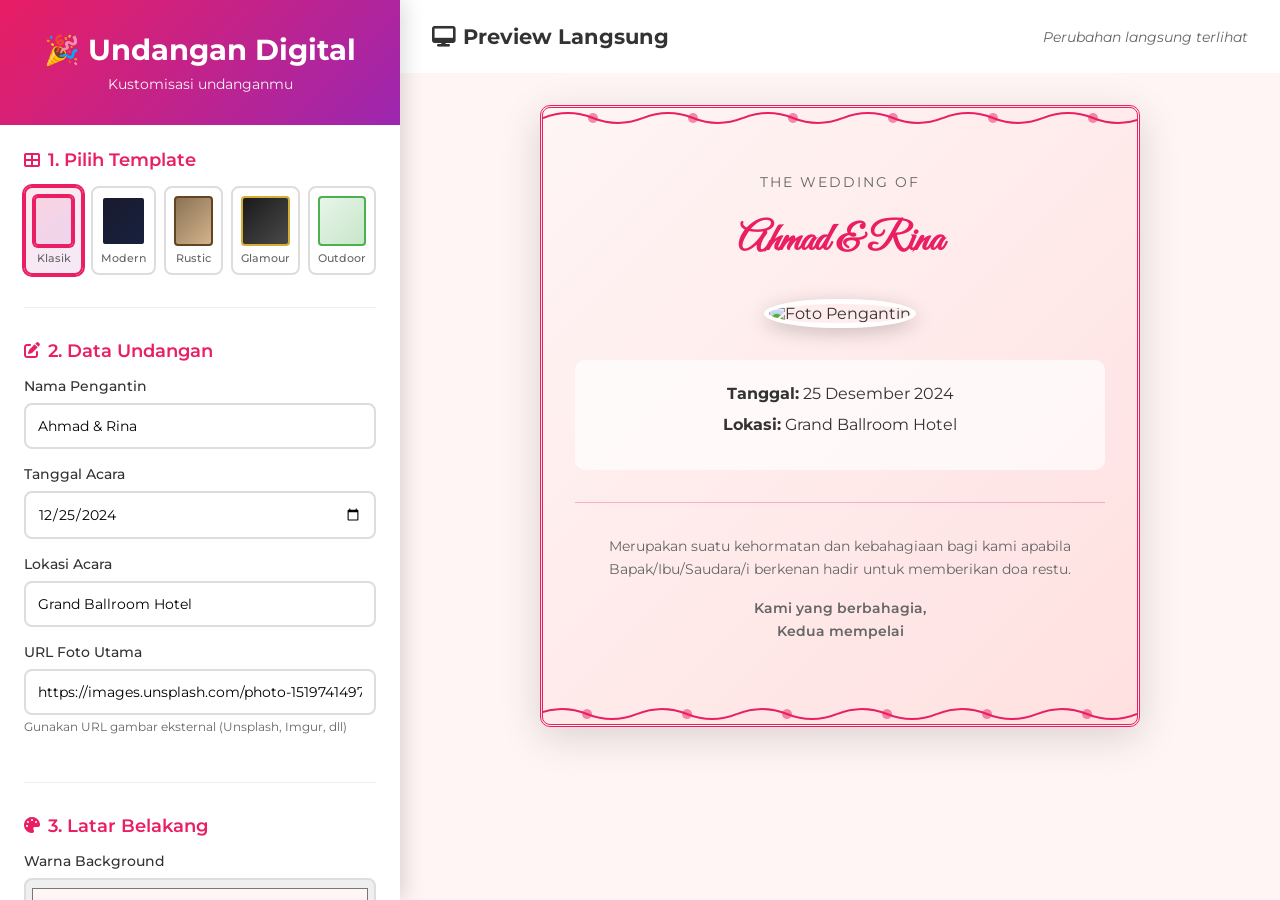
==== index.html @ ce32cb72 "Refactor: rebuild aplikasi undangan digital sesuai spesifikasi" ====
<!DOCTYPE html>
<html lang="id">
<head>
    <meta charset="UTF-8">
    <meta name="viewport" content="width=device-width, initial-scale=1.0">
    <title>Undangan Digital - Buat Undangan Pernikahan Online</title>
    <meta name="description" content="Buat undangan pernikahan digital online gratis dengan mudah">
    
    <!-- Google Fonts -->
    <link href="https://fonts.googleapis.com/css2?family=Great+Vibes&family=Playfair+Display:wght@400;700&family=Montserrat:wght@400;700&family=Cinzel:wght@400;700&family=Dancing+Script:wght@400;700&display=swap" rel="stylesheet">
    <!-- Font Awesome -->
    <link rel="stylesheet" href="https://cdnjs.cloudflare.com/ajax/libs/font-awesome/6.4.0/css/all.min.css">
    <!-- Custom CSS -->
    <link rel="stylesheet" href="style.css">
</head>
<body>
    <div class="app-container">
        <!-- Sidebar Kustomisasi -->
        <aside class="customization-sidebar">
            <div class="sidebar-header">
                <h1>🎉 Undangan Digital</h1>
                <p>Kustomisasi undanganmu</p>
            </div>
            
            <div class="sidebar-content">
                <!-- 1. Pilih Template -->
                <section class="custom-section">
                    <h3 class="section-title"><i class="fas fa-th-large"></i> 1. Pilih Template</h3>
                    <div class="template-selector">
                        <label class="template-option" data-template="1">
                            <input type="radio" name="template" value="1" checked>
                            <div class="template-thumb classic-thumb"></div>
                            <span>Klasik</span>
                        </label>
                        <label class="template-option" data-template="2">
                            <input type="radio" name="template" value="2">
                            <div class="template-thumb modern-thumb"></div>
                            <span>Modern</span>
                        </label>
                        <label class="template-option" data-template="3">
                            <input type="radio" name="template" value="3">
                            <div class="template-thumb rustic-thumb"></div>
                            <span>Rustic</span>
                        </label>
                        <label class="template-option" data-template="4">
                            <input type="radio" name="template" value="4">
                            <div class="template-thumb glamour-thumb"></div>
                            <span>Glamour</span>
                        </label>
                        <label class="template-option" data-template="5">
                            <input type="radio" name="template" value="5">
                            <div class="template-thumb outdoor-thumb"></div>
                            <span>Outdoor</span>
                        </label>
                    </div>
                </section>

                <!-- 2. Data Undangan -->
                <section class="custom-section">
                    <h3 class="section-title"><i class="fas fa-edit"></i> 2. Data Undangan</h3>
                    
                    <div class="form-group">
                        <label for="nama-pengantin">Nama Pengantin</label>
                        <input type="text" id="nama-pengantin" class="form-control" 
                               placeholder="Contoh: Ahmad & Rina" value="Ahmad & Rina">
                    </div>
                    
                    <div class="form-group">
                        <label for="tanggal">Tanggal Acara</label>
                        <input type="date" id="tanggal" class="form-control" value="2024-12-25">
                    </div>
                    
                    <div class="form-group">
                        <label for="lokasi">Lokasi Acara</label>
                        <input type="text" id="lokasi" class="form-control" 
                               placeholder="Nama gedung atau alamat" value="Grand Ballroom Hotel">
                    </div>
                    
                    <div class="form-group">
                        <label for="foto">URL Foto Utama</label>
                        <input type="url" id="foto" class="form-control" 
                               placeholder="https://example.com/foto.jpg"
                               value="https://images.unsplash.com/photo-1519741497674-611481863552?w=800">
                        <small class="form-hint">Gunakan URL gambar eksternal (Unsplash, Imgur, dll)</small>
                    </div>
                </section>

                <!-- 3. Background -->
                <section class="custom-section">
                    <h3 class="section-title"><i class="fas fa-palette"></i> 3. Latar Belakang</h3>
                    
                    <div class="form-group">
                        <label for="bg-color">Warna Background</label>
                        <input type="color" id="bg-color" class="form-control color-picker" value="#fff5f5">
                    </div>
                    
                    <div class="form-group">
                        <label for="bg-image">Atau URL Gambar Background</label>
                        <input type="url" id="bg-image" class="form-control" 
                               placeholder="https://example.com/bg.jpg">
                    </div>
                </section>

                <!-- 4. Musik Latar -->
                <section class="custom-section">
                    <h3 class="section-title"><i class="fas fa-music"></i> 4. Musik Latar</h3>
                    
                    <div class="form-group">
                        <label for="musik">Pilih Lagu</label>
                        <select id="musik" class="form-control">
                            <option value="">-- Pilih Lagu --</option>
                            <option value="templates/music/romantic-piano.mp3">Romantic Piano</option>
                            <option value="templates/music/acoustic-guitar.mp3">Acoustic Guitar</option>
                            <option value="templates/music/classical-violin.mp3">Classical Violin</option>
                            <option value="templates/music/smooth-jazz.mp3">Smooth Jazz</option>
                            <option value="templates/music/soft-ambient.mp3">Soft Ambient</option>
                        </select>
                    </div>
                    
                    <div class="music-controls">
                        <button id="btn-play" class="btn btn-primary">
                            <i class="fas fa-play"></i> Play
                        </button>
                        <button id="btn-pause" class="btn btn-secondary">
                            <i class="fas fa-pause"></i> Pause
                        </button>
                    </div>
                </section>

                <!-- Action Buttons -->
                <section class="custom-section action-section">
                    <button id="btn-copy-link" class="btn btn-success btn-block">
                        <i class="fas fa-link"></i> Salin Link Undangan
                    </button>
                    <button id="btn-preview" class="btn btn-info btn-block">
                        <i class="fas fa-expand"></i> Preview Full Screen
                    </button>
                </section>
            </div>
        </aside>

        <!-- Area Preview -->
        <main class="preview-area">
            <div class="preview-header">
                <h2><i class="fas fa-desktop"></i> Preview Langsung</h2>
                <span class="preview-note">Perubahan langsung terlihat</span>
            </div>
            
            <div class="preview-wrapper" id="preview-wrapper">
                <!-- Template 1: Klasik -->
                <div class="template template-1 active">
                    <div class="template-container classic">
                        <div class="floral-border top"></div>
                        <div class="invitation-content">
                            <p class="pre-title">The Wedding of</p>
                            <h1 class="nama-pengantin">Ahmad & Rina</h1>
                            <div class="photo-section">
                                <img class="foto-utama" src="https://images.unsplash.com/photo-1519741497674-611481863552?w=800" alt="Foto Pengantin">
                            </div>
                            <div class="details-section">
                                <p><strong>Tanggal:</strong> <span class="tanggal">25 Desember 2024</span></p>
                                <p><strong>Lokasi:</strong> <span class="lokasi">Grand Ballroom Hotel</span></p>
                            </div>
                            <div class="footer-section">
                                <p>Merupakan suatu kehormatan dan kebahagiaan bagi kami apabila Bapak/Ibu/Saudara/i berkenan hadir untuk memberikan doa restu.</p>
                                <p class="signature">Kami yang berbahagia,<br>Kedua mempelai</p>
                            </div>
                        </div>
                        <div class="floral-border bottom"></div>
                    </div>
                </div>

                <!-- Template 2: Modern -->
                <div class="template template-2">
                    <div class="template-container modern">
                        <div class="modern-header">
                            <div class="geometric-shape"></div>
                            <h2 class="modern-title">WE'RE GETTING MARRIED</h2>
                        </div>
                        <div class="modern-photo-frame">
                            <img class="foto-utama" src="https://images.unsplash.com/photo-1519741497674-611481863552?w=800" alt="Foto Pengantin">
                        </div>
                        <div class="modern-content">
                            <h1 class="nama-pengantin">Ahmad & Rina</h1>
                            <div class="modern-details">
                                <div class="detail-item">
                                    <i class="far fa-calendar"></i>
                                    <span class="tanggal">25 Desember 2024</span>
                                </div>
                                <div class="detail-item">
                                    <i class="fas fa-map-marker-alt"></i>
                                    <span class="lokasi">Grand Ballroom Hotel</span>
                                </div>
                            </div>
                            <p class="modern-quote">"Dan di antara tanda-tanda kekuasaan-Nya ialah Dia menciptakan untukmu isteri-isteri dari jenismu sendiri."</p>
                            <p class="modern-quran">QS. Ar-Rum: 21</p>
                        </div>
                    </div>
                </div>

                <!-- Template 3: Rustic -->
                <div class="template template-3">
                    <div class="template-container rustic">
                        <div class="rustic-frame">
                            <div class="wood-corner top-left"></div>
                            <div class="wood-corner top-right"></div>
                            <div class="wood-corner bottom-left"></div>
                            <div class="wood-corner bottom-right"></div>
                        </div>
                        <div class="rustic-content">
                            <div class="leaf-decoration top"></div>
                            <p class="rustic-pretitle">Together with their families</p>
                            <h1 class="nama-pengantin">Ahmad & Rina</h1>
                            <p class="rustic-invite">invite you to celebrate their wedding</p>
                            <div class="rustic-photo">
                                <img class="foto-utama" src="https://images.unsplash.com/photo-1519741497674-611481863552?w=800" alt="Foto Pengantin">
                            </div>
                            <div class="rustic-details">
                                <div class="rustic-detail-box">
                                    <i class="far fa-calendar"></i>
                                    <span class="tanggal">25 Desember 2024</span>
                                </div>
                                <div class="rustic-detail-box">
                                    <i class="fas fa-map-marker-alt"></i>
                                    <span class="lokasi">Grand Ballroom Hotel</span>
                                </div>
                            </div>
                            <div class="leaf-decoration bottom"></div>
                        </div>
                    </div>
                </div>

                <!-- Template 4: Glamour -->
                <div class="template template-4">
                    <div class="template-container glamour">
                        <div class="glamour-border"></div>
                        <div class="glitter-overlay"></div>
                        <div class="glamour-content">
                            <div class="glamour-header">
                                <div class="ornament top"></div>
                                <p class="glamour-pretitle">You Are Cordially Invited To The Wedding Of</p>
                            </div>
                            <h1 class="nama-pengantin">Ahmad & Rina</h1>
                            <div class="glamour-photo-frame">
                                <img class="foto-utama" src="https://images.unsplash.com/photo-1519741497674-611481863552?w=800" alt="Foto Pengantin">
                            </div>
                            <div class="glamour-details">
                                <div class="glamour-detail-item">
                                    <span class="detail-label">Date</span>
                                    <span class="tanggal">25 Desember 2024</span>
                                </div>
                                <div class="glamour-detail-item">
                                    <span class="detail-label">Venue</span>
                                    <span class="lokasi">Grand Ballroom Hotel</span>
                                </div>
                            </div>
                            <div class="glamour-footer">
                                <div class="ornament bottom"></div>
                                <p class="glamour-text">Your presence is the greatest gift of all</p>
                            </div>
                        </div>
                    </div>
                </div>

                <!-- Template 5: Outdoor -->
                <div class="template template-5">
                    <div class="template-container outdoor">
                        <div class="nature-frame">
                            <div class="tree-branch left"></div>
                            <div class="tree-branch right"></div>
                        </div>
                        <div class="outdoor-content">
                            <div class="outdoor-header">
                                <div class="sun-icon"><i class="fas fa-sun"></i></div>
                                <p class="outdoor-pretitle">Celebrating Love & Nature</p>
                            </div>
                            <h1 class="nama-pengantin">Ahmad & Rina</h1>
                            <div class="outdoor-photo">
                                <img class="foto-utama" src="https://images.unsplash.com/photo-1519741497674-611481863552?w=800" alt="Foto Pengantin">
                            </div>
                            <div class="outdoor-details">
                                <div class="outdoor-detail">
                                    <i class="far fa-calendar"></i>
                                    <span class="tanggal">25 Desember 2024</span>
                                </div>
                                <div class="outdoor-detail">
                                    <i class="fas fa-map-marker-alt"></i>
                                    <span class="lokasi">Grand Ballroom Hotel</span>
                                </div>
                            </div>
                            <p class="outdoor-quote">"Love is like the wind, you can't see it but you can feel it."</p>
                            <div class="flower-decoration"></div>
                        </div>
                    </div>
                </div>
            </div>
        </main>
    </div>

    <!-- Full Preview Modal -->
    <div id="full-preview-modal" class="modal">
        <div class="modal-content">
            <span class="modal-close">&times;</span>
            <div class="modal-body" id="modal-preview-body"></div>
        </div>
    </div>

    <!-- Toast Notification -->
    <div id="toast" class="toast">
        <i class="fas fa-check-circle"></i> Link berhasil disalin!
    </div>

    <!-- Audio Element -->
    <audio id="bg-music" loop>
        <source src="" type="audio/mpeg">
    </audio>

    <!-- Script -->
    <script src="script.js"></script>
</body>
</html>
---- style.css ----
/* ========================================
   Undangan Digital - Main Styles
   Aplikasi Undangan Pernikahan Online
   ======================================== */

/* Reset & Base */
* {
    margin: 0;
    padding: 0;
    box-sizing: border-box;
}

:root {
    --primary-color: #e91e63;
    --secondary-color: #9c27b0;
    --accent-color: #ff4081;
    --gold-color: #d4af37;
    --text-dark: #333;
    --text-light: #666;
    --bg-light: #f8f9fa;
    --success-color: #4caf50;
    --info-color: #2196f3;
}

body {
    font-family: 'Montserrat', -apple-system, BlinkMacSystemFont, 'Segoe UI', Roboto, sans-serif;
    background: linear-gradient(135deg, #667eea 0%, #764ba2 100%);
    min-height: 100vh;
    color: var(--text-dark);
}

/* App Container - Layout Utama */
.app-container {
    display: flex;
    min-height: 100vh;
}

/* ========================================
   Sidebar Kustomisasi
   ======================================== */
.customization-sidebar {
    width: 400px;
    background: white;
    box-shadow: 4px 0 20px rgba(0, 0, 0, 0.15);
    display: flex;
    flex-direction: column;
    position: sticky;
    top: 0;
    max-height: 100vh;
    overflow-y: auto;
    z-index: 100;
}

.sidebar-header {
    background: linear-gradient(135deg, var(--primary-color), var(--secondary-color));
    color: white;
    padding: 2rem;
    text-align: center;
}

.sidebar-header h1 {
    font-size: 1.8rem;
    margin-bottom: 0.5rem;
}

.sidebar-header p {
    font-size: 0.9rem;
    opacity: 0.95;
}

.sidebar-content {
    padding: 1.5rem;
    flex: 1;
}

/* Custom Section */
.custom-section {
    margin-bottom: 2rem;
    padding-bottom: 2rem;
    border-bottom: 1px solid #eee;
}

.custom-section:last-child {
    border-bottom: none;
}

.section-title {
    font-size: 1.1rem;
    font-weight: 600;
    color: var(--primary-color);
    margin-bottom: 1rem;
    display: flex;
    align-items: center;
    gap: 0.5rem;
}

.section-title i {
    font-size: 1rem;
}

/* Template Selector */
.template-selector {
    display: grid;
    grid-template-columns: repeat(5, 1fr);
    gap: 0.5rem;
}

.template-option {
    cursor: pointer;
    border: 2px solid #ddd;
    border-radius: 8px;
    padding: 0.5rem;
    text-align: center;
    transition: all 0.3s ease;
    position: relative;
}

.template-option input[type="radio"] {
    position: absolute;
    opacity: 0;
    width: 100%;
    height: 100%;
    top: 0;
    left: 0;
    cursor: pointer;
}

.template-option:hover {
    border-color: var(--primary-color);
    transform: translateY(-2px);
    box-shadow: 0 4px 10px rgba(233, 30, 99, 0.2);
}

.template-option input[type="radio"]:checked + .template-thumb,
.template-option.active {
    border-color: var(--primary-color);
    background: linear-gradient(135deg, rgba(233, 30, 99, 0.1), rgba(156, 39, 176, 0.1));
    box-shadow: 0 0 0 2px var(--primary-color);
}

.template-thumb {
    width: 100%;
    height: 50px;
    border-radius: 4px;
    margin-bottom: 0.3rem;
    border: 2px solid transparent;
}

.classic-thumb {
    background: linear-gradient(135deg, #fff5f5, #ffe0e0);
    border-color: #e91e63;
}

.modern-thumb {
    background: linear-gradient(135deg, #1a1a2e, #16213e);
    border-color: #fff;
}

.rustic-thumb {
    background: linear-gradient(135deg, #8b7355, #d2b48c);
    border-color: #654321;
}

.glamour-thumb {
    background: linear-gradient(135deg, #1a1a1a, #4a4a4a);
    border-color: var(--gold-color);
}

.outdoor-thumb {
    background: linear-gradient(135deg, #e8f5e9, #c8e6c9);
    border-color: #4caf50;
}

.template-option span {
    font-size: 0.7rem;
    color: var(--text-light);
    display: block;
    font-weight: 500;
}

/* Form Controls */
.form-group {
    margin-bottom: 1rem;
}

.form-group label {
    display: block;
    font-weight: 500;
    color: var(--text-dark);
    margin-bottom: 0.5rem;
    font-size: 0.9rem;
}

.form-control {
    width: 100%;
    padding: 0.75rem;
    border: 2px solid #ddd;
    border-radius: 8px;
    font-size: 0.9rem;
    transition: all 0.3s ease;
    font-family: inherit;
}

.form-control:focus {
    outline: none;
    border-color: var(--primary-color);
    box-shadow: 0 0 0 3px rgba(233, 30, 99, 0.1);
}

.form-control.color-picker {
    height: 50px;
    cursor: pointer;
    padding: 0.25rem;
}

.form-hint {
    display: block;
    font-size: 0.75rem;
    color: var(--text-light);
    margin-top: 0.25rem;
}

/* Music Controls */
.music-controls {
    display: flex;
    gap: 0.5rem;
}

.btn {
    padding: 0.75rem 1.5rem;
    border: none;
    border-radius: 8px;
    font-size: 0.9rem;
    font-weight: 600;
    cursor: pointer;
    transition: all 0.3s ease;
    display: inline-flex;
    align-items: center;
    justify-content: center;
    gap: 0.5rem;
}

.btn-primary {
    background: var(--primary-color);
    color: white;
    flex: 1;
}

.btn-primary:hover {
    background: #c2185b;
}

.btn-secondary {
    background: #6c757d;
    color: white;
    flex: 1;
}

.btn-secondary:hover {
    background: #5a6268;
}

.btn-success {
    background: var(--success-color);
    color: white;
}

.btn-success:hover {
    background: #45a049;
}

.btn-info {
    background: var(--info-color);
    color: white;
}

.btn-info:hover {
    background: #1976d2;
}

.btn-block {
    width: 100%;
    margin-bottom: 0.5rem;
}

.action-section .btn {
    margin-bottom: 0.5rem;
}

/* ========================================
   Preview Area
   ======================================== */
.preview-area {
    flex: 1;
    display: flex;
    flex-direction: column;
    overflow-y: auto;
}

.preview-header {
    background: white;
    padding: 1.5rem 2rem;
    display: flex;
    justify-content: space-between;
    align-items: center;
    box-shadow: 0 2px 10px rgba(0, 0, 0, 0.1);
}

.preview-header h2 {
    font-size: 1.3rem;
    color: var(--text-dark);
    display: flex;
    align-items: center;
    gap: 0.5rem;
}

.preview-note {
    font-size: 0.85rem;
    color: var(--text-light);
    font-style: italic;
}

.preview-wrapper {
    padding: 2rem;
    flex: 1;
    background: #f5f5f5;
    display: flex;
    justify-content: center;
    align-items: flex-start;
}

/* ========================================
   Template Styles - Base
   ======================================== */
.template {
    display: none;
    animation: fadeIn 0.5s ease;
}

.template.active {
    display: block;
}

.template-container {
    max-width: 600px;
    width: 100%;
    border-radius: 10px;
    overflow: hidden;
    box-shadow: 0 10px 40px rgba(0, 0, 0, 0.15);
    transition: all 0.3s ease;
}

/* ========================================
   Template 1: Klasik
   ======================================== */
.template-1 .template-container.classic {
    background: linear-gradient(135deg, #fff5f5, #ffe0e0);
    border: 3px double #e91e63;
}

.floral-border {
    height: 25px;
    background-image: url("data:image/svg+xml,%3Csvg xmlns='http://www.w3.org/2000/svg' viewBox='0 0 100 20'%3E%3Cpath d='M0 10 Q25 0 50 10 T100 10' fill='none' stroke='%23e91e63' stroke-width='2'/%3E%3Ccircle cx='50' cy='10' r='5' fill='%23e91e63' opacity='0.5'/%3E%3C/svg%3E");
    background-size: 100px 20px;
    background-repeat: repeat-x;
}

.floral-border.bottom {
    transform: rotate(180deg);
}

.invitation-content {
    padding: 2.5rem 2rem;
    text-align: center;
}

.pre-title {
    font-size: 0.9rem;
    color: var(--text-light);
    text-transform: uppercase;
    letter-spacing: 2px;
    margin-bottom: 1rem;
}

.nama-pengantin {
    font-size: 2.5rem;
    font-family: 'Great Vibes', cursive;
    color: var(--primary-color);
    margin: 1.5rem 0;
    line-height: 1.3;
}

.photo-section {
    margin: 2rem 0;
}

.foto-utama {
    width: 100%;
    max-width: 350px;
    height: 280px;
    object-fit: cover;
    border-radius: 50%;
    border: 5px solid white;
    box-shadow: 0 5px 20px rgba(0, 0, 0, 0.2);
}

.details-section {
    margin: 2rem 0;
    padding: 1.5rem;
    background: rgba(255, 255, 255, 0.7);
    border-radius: 10px;
}

.details-section p {
    margin-bottom: 0.75rem;
    font-size: 1rem;
}

.footer-section {
    margin-top: 2rem;
    padding-top: 2rem;
    border-top: 1px solid rgba(233, 30, 99, 0.3);
}

.footer-section p {
    font-size: 0.9rem;
    color: var(--text-light);
    line-height: 1.6;
    margin-bottom: 1rem;
}

.signature {
    font-weight: 600;
    color: var(--primary-color);
}

/* ========================================
   Template 2: Modern
   ======================================== */
.template-2 .template-container.modern {
    background: linear-gradient(135deg, #1a1a2e, #16213e);
    color: white;
    border: none;
}

.modern-header {
    position: relative;
    padding: 2rem;
    text-align: center;
    overflow: hidden;
}

.geometric-shape {
    position: absolute;
    top: -50%;
    left: -50%;
    width: 200%;
    height: 200%;
    background: linear-gradient(45deg, transparent, rgba(255, 255, 255, 0.05), transparent);
    transform: rotate(45deg);
}

.modern-title {
    font-size: 1.3rem;
    letter-spacing: 5px;
    text-transform: uppercase;
    position: relative;
    z-index: 1;
    font-weight: 700;
}

.modern-photo-frame {
    padding: 0 2rem;
}

.modern-photo-frame .foto-utama {
    width: 100%;
    max-width: 300px;
    height: 300px;
    object-fit: cover;
    border-radius: 10px;
    border: 3px solid rgba(255, 255, 255, 0.3);
}

.modern-content {
    padding: 2rem;
    text-align: center;
}

.modern-content .nama-pengantin {
    font-family: 'Montserrat', sans-serif;
    font-size: 2.2rem;
    color: white;
    margin: 1.5rem 0;
    font-weight: 700;
}

.modern-details {
    display: flex;
    justify-content: center;
    gap: 2rem;
    margin: 2rem 0;
    flex-wrap: wrap;
}

.detail-item {
    display: flex;
    align-items: center;
    gap: 0.5rem;
    font-size: 0.95rem;
}

.detail-item i {
    color: var(--accent-color);
}

.modern-quote {
    font-size: 0.85rem;
    font-style: italic;
    opacity: 0.8;
    margin: 2rem 0 0.5rem;
    line-height: 1.6;
}

.modern-quran {
    font-size: 0.8rem;
    color: var(--accent-color);
    font-weight: 600;
}

/* ========================================
   Template 3: Rustic
   ======================================== */
.template-3 .template-container.rustic {
    background: linear-gradient(135deg, #f5e6d3, #e8d5b5);
    border: none;
}

.rustic-frame {
    position: relative;
    padding: 2rem;
}

.wood-corner {
    position: absolute;
    width: 60px;
    height: 60px;
    background-image: url("data:image/svg+xml,%3Csvg xmlns='http://www.w3.org/2000/svg' viewBox='0 0 100 100'%3E%3Cpath d='M0 0 L100 0 L100 100 Q50 50 0 100 Z' fill='%238b7355' opacity='0.3'/%3E%3C/svg%3E");
    background-size: contain;
    background-repeat: no-repeat;
}

.wood-corner.top-left {
    top: 0;
    left: 0;
    transform: rotate(0deg);
}

.wood-corner.top-right {
    top: 0;
    right: 0;
    transform: rotate(90deg);
}

.wood-corner.bottom-left {
    bottom: 0;
    left: 0;
    transform: rotate(-90deg);
}

.wood-corner.bottom-right {
    bottom: 0;
    right: 0;
    transform: rotate(180deg);
}

.rustic-content {
    padding: 2rem;
    text-align: center;
}

.leaf-decoration {
    height: 15px;
    background-image: url("data:image/svg+xml,%3Csvg xmlns='http://www.w3.org/2000/svg' viewBox='0 0 100 20'%3E%3Cpath d='M0 10 Q15 0 30 10 T60 10 T100 10' fill='none' stroke='%236b8e23' stroke-width='1.5'/%3E%3Ccircle cx='30' cy='10' r='3' fill='%236b8e23'/%3E%3Ccircle cx='60' cy='10' r='3' fill='%236b8e23'/%3E%3C/svg%3E");
    background-size: 100px 20px;
    background-repeat: repeat-x;
    margin: 1rem 0;
}

.rustic-pretitle {
    font-size: 0.85rem;
    color: var(--text-light);
    text-transform: lowercase;
    letter-spacing: 1px;
    margin-bottom: 0.5rem;
}

.rustic-content .nama-pengantin {
    font-family: 'Playfair Display', serif;
    font-size: 2.3rem;
    color: #5d4e37;
    margin: 1rem 0;
    font-weight: 700;
}

.rustic-invite {
    font-size: 0.9rem;
    color: var(--text-light);
    margin-bottom: 1.5rem;
}

.rustic-photo {
    margin: 1.5rem 0;
}

.rustic-photo .foto-utama {
    width: 100%;
    max-width: 330px;
    height: 260px;
    object-fit: cover;
    border-radius: 5px;
    border: 4px solid #8b7355;
    box-shadow: 0 5px 15px rgba(0, 0, 0, 0.2);
}

.rustic-details {
    display: flex;
    justify-content: center;
    gap: 1.5rem;
    margin: 1.5rem 0;
    flex-wrap: wrap;
}

.rustic-detail-box {
    display: flex;
    align-items: center;
    gap: 0.5rem;
    padding: 0.75rem 1.25rem;
    background: rgba(139, 115, 85, 0.1);
    border-radius: 5px;
    border: 1px solid rgba(139, 115, 85, 0.3);
    font-size: 0.9rem;
}

.rustic-detail-box i {
    color: #6b8e23;
}

/* ========================================
   Template 4: Glamour
   ======================================== */
.template-4 .template-container.glamour {
    background: linear-gradient(135deg, #1a1a1a, #2d2d2d);
    color: white;
    border: 3px solid var(--gold-color);
    position: relative;
    overflow: hidden;
}

.glamour-border {
    position: absolute;
    top: 10px;
    left: 10px;
    right: 10px;
    bottom: 10px;
    border: 1px solid rgba(212, 175, 55, 0.5);
    pointer-events: none;
}

.glitter-overlay {
    position: absolute;
    top: 0;
    left: 0;
    right: 0;
    bottom: 0;
    background-image: radial-gradient(rgba(255, 255, 255, 0.3) 1px, transparent 1px);
    background-size: 20px 20px;
    opacity: 0.3;
    pointer-events: none;
}

.glamour-content {
    padding: 2.5rem 2rem;
    text-align: center;
    position: relative;
    z-index: 1;
}

.glamour-header {
    margin-bottom: 1.5rem;
}

.ornament {
    width: 80px;
    height: 25px;
    margin: 0 auto 1rem;
    background-image: url("data:image/svg+xml,%3Csvg xmlns='http://www.w3.org/2000/svg' viewBox='0 0 100 30'%3E%3Cpath d='M0 15 Q25 0 50 15 T100 15 L100 20 Q50 30 0 20 Z' fill='%23d4af37'/%3E%3C/svg%3E");
    background-size: contain;
    background-repeat: no-repeat;
    background-position: center;
}

.ornament.bottom {
    transform: rotate(180deg);
}

.glamour-pretitle {
    font-size: 0.75rem;
    letter-spacing: 2px;
    text-transform: uppercase;
    color: rgba(255, 255, 255, 0.8);
}

.glamour-content .nama-pengantin {
    font-family: 'Cinzel', serif;
    font-size: 2.5rem;
    color: var(--gold-color);
    margin: 1.5rem 0;
    text-shadow: 2px 2px 4px rgba(0, 0, 0, 0.5);
    font-weight: 700;
}

.glamour-photo-frame {
    margin: 1.5rem 0;
}

.glamour-photo-frame .foto-utama {
    width: 100%;
    max-width: 320px;
    height: 280px;
    object-fit: cover;
    border-radius: 5px;
    border: 4px solid var(--gold-color);
    box-shadow: 0 10px 30px rgba(0, 0, 0, 0.5);
}

.glamour-details {
    margin: 1.5rem 0;
}

.glamour-detail-item {
    display: flex;
    justify-content: center;
    gap: 1rem;
    margin-bottom: 0.75rem;
    font-size: 0.9rem;
}

.glamour-detail-item .detail-label {
    color: var(--gold-color);
    text-transform: uppercase;
    letter-spacing: 1px;
    font-size: 0.8rem;
    font-weight: 600;
}

.glamour-footer {
    margin-top: 1.5rem;
    padding-top: 1.5rem;
}

.glamour-text {
    font-size: 0.85rem;
    font-style: italic;
    color: rgba(255, 255, 255, 0.7);
}

/* ========================================
   Template 5: Outdoor
   ======================================== */
.template-5 .template-container.outdoor {
    background: linear-gradient(135deg, #e8f5e9, #c8e6c9);
    border: none;
    position: relative;
    overflow: hidden;
}

.nature-frame {
    position: relative;
    padding: 2rem;
}

.tree-branch {
    position: absolute;
    width: 80px;
    height: 80px;
    background-image: url("data:image/svg+xml,%3Csvg xmlns='http://www.w3.org/2000/svg' viewBox='0 0 100 100'%3E%3Cpath d='M0 100 Q30 70 50 50 T100 0' fill='none' stroke='%234caf50' stroke-width='3'/%3E%3Ccircle cx='50' cy='50' r='5' fill='%2381c784'/%3E%3Ccircle cx='30' cy='70' r='4' fill='%2381c784'/%3E%3C/svg%3E");
    background-size: contain;
    background-repeat: no-repeat;
}

.tree-branch.left {
    top: 0;
    left: 0;
}

.tree-branch.right {
    top: 0;
    right: 0;
    transform: scaleX(-1);
}

.outdoor-content {
    padding: 2rem;
    text-align: center;
}

.outdoor-header {
    margin-bottom: 1rem;
}

.sun-icon {
    font-size: 1.8rem;
    color: #ff9800;
    margin-bottom: 0.5rem;
}

.outdoor-pretitle {
    font-size: 0.85rem;
    color: var(--text-light);
    font-style: italic;
}

.outdoor-content .nama-pengantin {
    font-family: 'Dancing Script', cursive;
    font-size: 2.3rem;
    color: #2e7d32;
    margin: 1rem 0;
    font-weight: 700;
}

.outdoor-photo {
    margin: 1.5rem 0;
}

.outdoor-photo .foto-utama {
    width: 100%;
    max-width: 330px;
    height: 260px;
    object-fit: cover;
    border-radius: 15px;
    border: 4px solid white;
    box-shadow: 0 5px 20px rgba(0, 0, 0, 0.15);
}

.outdoor-details {
    display: flex;
    justify-content: center;
    gap: 1.5rem;
    margin: 1.5rem 0;
    flex-wrap: wrap;
}

.outdoor-detail {
    display: flex;
    align-items: center;
    gap: 0.5rem;
    padding: 0.75rem 1.25rem;
    background: white;
    border-radius: 25px;
    box-shadow: 0 2px 10px rgba(0, 0, 0, 0.1);
    font-size: 0.9rem;
}

.outdoor-detail i {
    color: #4caf50;
}

.outdoor-quote {
    font-size: 0.85rem;
    font-style: italic;
    color: var(--text-light);
    margin: 1.5rem 0;
    line-height: 1.6;
}

.flower-decoration {
    height: 25px;
    background-image: url("data:image/svg+xml,%3Csvg xmlns='http://www.w3.org/2000/svg' viewBox='0 0 100 30'%3E%3Ccircle cx='25' cy='15' r='8' fill='%23e91e63' opacity='0.5'/%3E%3Ccircle cx='50' cy='15' r='10' fill='%23e91e63' opacity='0.7'/%3E%3Ccircle cx='75' cy='15' r='8' fill='%23e91e63' opacity='0.5'/%3E%3C/svg%3E");
    background-size: 100px 30px;
    background-repeat: repeat-x;
    margin-top: 1rem;
}

/* ========================================
   Modal Full Preview
   ======================================== */
.modal {
    display: none;
    position: fixed;
    z-index: 1000;
    left: 0;
    top: 0;
    width: 100%;
    height: 100%;
    background-color: rgba(0, 0, 0, 0.8);
    animation: fadeIn 0.3s ease;
}

.modal.active {
    display: flex;
    justify-content: center;
    align-items: center;
}

.modal-content {
    background: white;
    border-radius: 10px;
    max-width: 700px;
    width: 90%;
    max-height: 90vh;
    overflow-y: auto;
    position: relative;
    animation: slideDown 0.3s ease;
}

.modal-close {
    position: absolute;
    right: 1.5rem;
    top: 1rem;
    font-size: 2rem;
    font-weight: bold;
    color: var(--text-light);
    cursor: pointer;
    z-index: 10;
    transition: color 0.3s ease;
}

.modal-close:hover {
    color: var(--primary-color);
}

.modal-body {
    padding: 2rem;
    background: #f5f5f5;
}

/* ========================================
   Toast Notification
   ======================================== */
.toast {
    visibility: hidden;
    min-width: 250px;
    background: #333;
    color: white;
    text-align: center;
    border-radius: 8px;
    padding: 1rem 1.5rem;
    position: fixed;
    z-index: 1001;
    right: 30px;
    bottom: 30px;
    font-size: 0.9rem;
    box-shadow: 0 5px 20px rgba(0, 0, 0, 0.3);
}

.toast.show {
    visibility: visible;
    animation: fadein 0.5s, fadeout 0.5s 2.5s;
}

.toast i {
    margin-right: 0.5rem;
    color: var(--success-color);
}

/* ========================================
   Animations
   ======================================== */
@keyframes fadeIn {
    from {
        opacity: 0;
    }
    to {
        opacity: 1;
    }
}

@keyframes slideDown {
    from {
        transform: translateY(-50px);
        opacity: 0;
    }
    to {
        transform: translateY(0);
        opacity: 1;
    }
}

@keyframes fadein {
    from {
        bottom: 0;
        opacity: 0;
    }
    to {
        bottom: 30px;
        opacity: 1;
    }
}

@keyframes fadeout {
    from {
        bottom: 30px;
        opacity: 1;
    }
    to {
        bottom: 0;
        opacity: 0;
    }
}

/* ========================================
   Responsive Design
   ======================================== */
@media (max-width: 1024px) {
    .app-container {
        flex-direction: column;
    }

    .customization-sidebar {
        width: 100%;
        max-height: none;
        position: relative;
    }

    .template-selector {
        grid-template-columns: repeat(5, 1fr);
    }
}

@media (max-width: 768px) {
    .sidebar-header {
        padding: 1.5rem;
    }

    .sidebar-header h1 {
        font-size: 1.4rem;
    }

    .sidebar-content {
        padding: 1rem;
    }

    .template-selector {
        grid-template-columns: repeat(3, 1fr);
    }

    .preview-header {
        padding: 1rem;
    }

    .preview-header h2 {
        font-size: 1rem;
    }

    .preview-wrapper {
        padding: 1rem;
    }

    .nama-pengantin {
        font-size: 1.8rem !important;
    }

    .foto-utama {
        height: 200px !important;
    }

    .modern-details,
    .rustic-details,
    .outdoor-details {
        flex-direction: column;
        gap: 1rem;
    }
}

@media (max-width: 480px) {
    .template-selector {
        grid-template-columns: repeat(2, 1fr);
    }

    .music-controls {
        flex-direction: column;
    }

    .btn {
        width: 100%;
    }

    .modal-content {
        width: 95%;
    }

    .modal-body {
        padding: 1rem;
    }
}
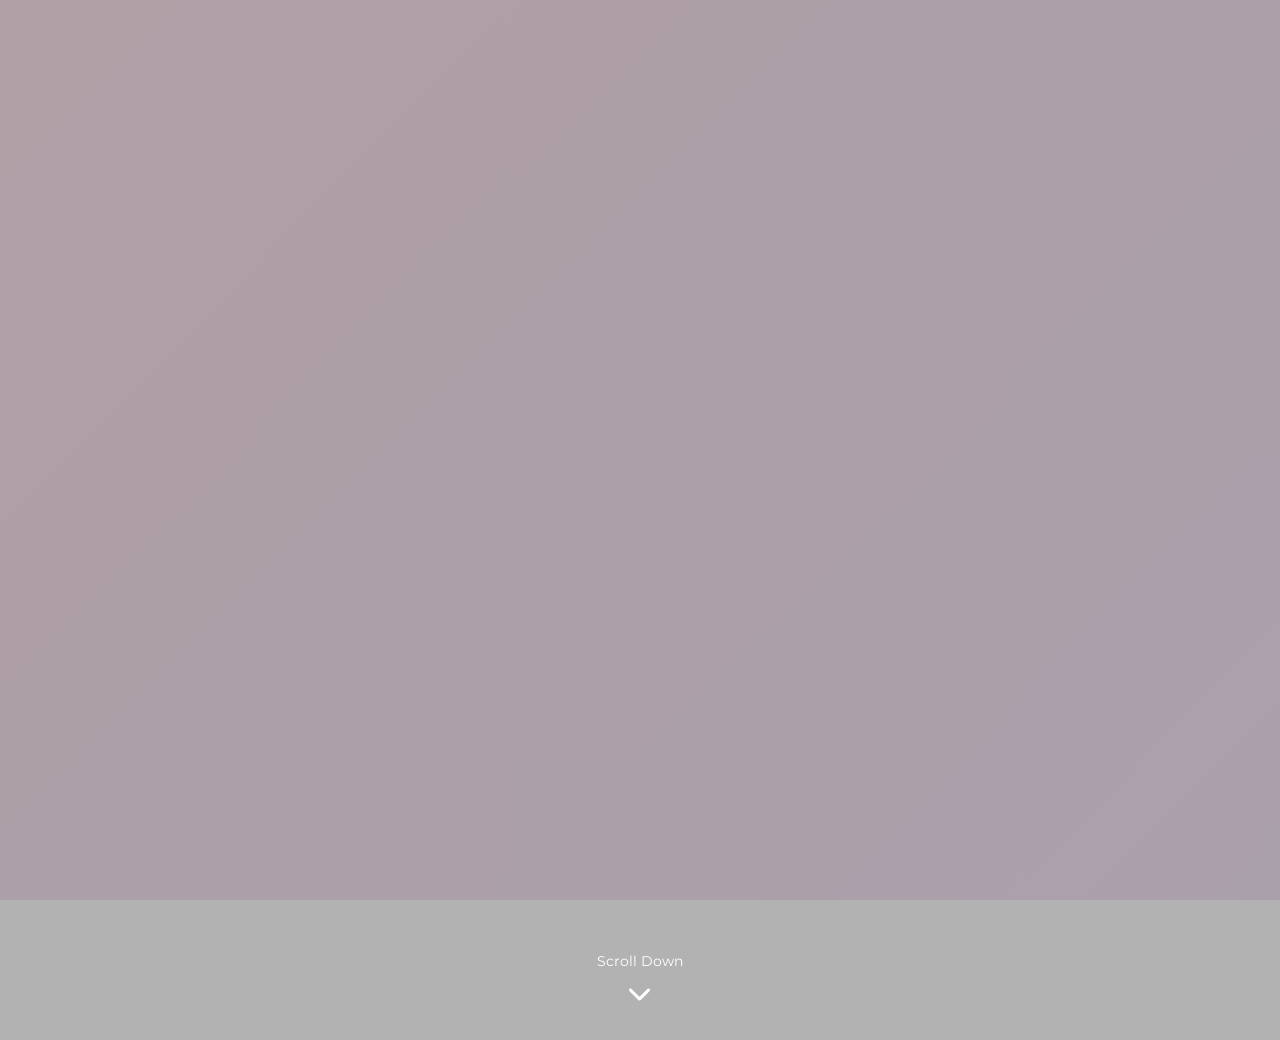
==== commit 9928553f: "Feature: Interactive wedding invitation with falling flowers & Firebase" ====
--- a/index.html
+++ b/index.html
@@ -3,319 +3,353 @@
 <head>
     <meta charset="UTF-8">
     <meta name="viewport" content="width=device-width, initial-scale=1.0">
-    <title>Undangan Digital - Buat Undangan Pernikahan Online</title>
-    <meta name="description" content="Buat undangan pernikahan digital online gratis dengan mudah">
+    <title>Undangan Pernikahan - Ahmad & Rina</title>
+    <meta name="description" content="Undangan pernikahan digital Ahmad & Rina">
     
     <!-- Google Fonts -->
-    <link href="https://fonts.googleapis.com/css2?family=Great+Vibes&family=Playfair+Display:wght@400;700&family=Montserrat:wght@400;700&family=Cinzel:wght@400;700&family=Dancing+Script:wght@400;700&display=swap" rel="stylesheet">
+    <link rel="preconnect" href="https://fonts.googleapis.com">
+    <link rel="preconnect" href="https://fonts.gstatic.com" crossorigin>
+    <link href="https://fonts.googleapis.com/css2?family=Amiri:ital,wght@0,400;0,700;1,400&family=Great+Vibes&family=Montserrat:wght@300;400;500;600;700&family=Playfair+Display:wght@400;700&display=swap" rel="stylesheet">
     <!-- Font Awesome -->
     <link rel="stylesheet" href="https://cdnjs.cloudflare.com/ajax/libs/font-awesome/6.4.0/css/all.min.css">
     <!-- Custom CSS -->
     <link rel="stylesheet" href="style.css">
 </head>
-<body>
-    <div class="app-container">
-        <!-- Sidebar Kustomisasi -->
-        <aside class="customization-sidebar">
-            <div class="sidebar-header">
-                <h1>🎉 Undangan Digital</h1>
-                <p>Kustomisasi undanganmu</p>
-            </div>
-            
-            <div class="sidebar-content">
-                <!-- 1. Pilih Template -->
-                <section class="custom-section">
-                    <h3 class="section-title"><i class="fas fa-th-large"></i> 1. Pilih Template</h3>
-                    <div class="template-selector">
-                        <label class="template-option" data-template="1">
-                            <input type="radio" name="template" value="1" checked>
-                            <div class="template-thumb classic-thumb"></div>
-                            <span>Klasik</span>
-                        </label>
-                        <label class="template-option" data-template="2">
-                            <input type="radio" name="template" value="2">
-                            <div class="template-thumb modern-thumb"></div>
-                            <span>Modern</span>
-                        </label>
-                        <label class="template-option" data-template="3">
-                            <input type="radio" name="template" value="3">
-                            <div class="template-thumb rustic-thumb"></div>
-                            <span>Rustic</span>
-                        </label>
-                        <label class="template-option" data-template="4">
-                            <input type="radio" name="template" value="4">
-                            <div class="template-thumb glamour-thumb"></div>
-                            <span>Glamour</span>
-                        </label>
-                        <label class="template-option" data-template="5">
-                            <input type="radio" name="template" value="5">
-                            <div class="template-thumb outdoor-thumb"></div>
-                            <span>Outdoor</span>
-                        </label>
-                    </div>
-                </section>
-
-                <!-- 2. Data Undangan -->
-                <section class="custom-section">
-                    <h3 class="section-title"><i class="fas fa-edit"></i> 2. Data Undangan</h3>
-                    
-                    <div class="form-group">
-                        <label for="nama-pengantin">Nama Pengantin</label>
-                        <input type="text" id="nama-pengantin" class="form-control" 
-                               placeholder="Contoh: Ahmad & Rina" value="Ahmad & Rina">
-                    </div>
-                    
-                    <div class="form-group">
-                        <label for="tanggal">Tanggal Acara</label>
-                        <input type="date" id="tanggal" class="form-control" value="2024-12-25">
-                    </div>
-                    
-                    <div class="form-group">
-                        <label for="lokasi">Lokasi Acara</label>
-                        <input type="text" id="lokasi" class="form-control" 
-                               placeholder="Nama gedung atau alamat" value="Grand Ballroom Hotel">
-                    </div>
-                    
-                    <div class="form-group">
-                        <label for="foto">URL Foto Utama</label>
-                        <input type="url" id="foto" class="form-control" 
-                               placeholder="https://example.com/foto.jpg"
-                               value="https://images.unsplash.com/photo-1519741497674-611481863552?w=800">
-                        <small class="form-hint">Gunakan URL gambar eksternal (Unsplash, Imgur, dll)</small>
-                    </div>
-                </section>
-
-                <!-- 3. Background -->
-                <section class="custom-section">
-                    <h3 class="section-title"><i class="fas fa-palette"></i> 3. Latar Belakang</h3>
-                    
-                    <div class="form-group">
-                        <label for="bg-color">Warna Background</label>
-                        <input type="color" id="bg-color" class="form-control color-picker" value="#fff5f5">
-                    </div>
-                    
-                    <div class="form-group">
-                        <label for="bg-image">Atau URL Gambar Background</label>
-                        <input type="url" id="bg-image" class="form-control" 
-                               placeholder="https://example.com/bg.jpg">
-                    </div>
-                </section>
-
-                <!-- 4. Musik Latar -->
-                <section class="custom-section">
-                    <h3 class="section-title"><i class="fas fa-music"></i> 4. Musik Latar</h3>
-                    
-                    <div class="form-group">
-                        <label for="musik">Pilih Lagu</label>
-                        <select id="musik" class="form-control">
-                            <option value="">-- Pilih Lagu --</option>
-                            <option value="templates/music/romantic-piano.mp3">Romantic Piano</option>
-                            <option value="templates/music/acoustic-guitar.mp3">Acoustic Guitar</option>
-                            <option value="templates/music/classical-violin.mp3">Classical Violin</option>
-                            <option value="templates/music/smooth-jazz.mp3">Smooth Jazz</option>
-                            <option value="templates/music/soft-ambient.mp3">Soft Ambient</option>
-                        </select>
-                    </div>
-                    
-                    <div class="music-controls">
-                        <button id="btn-play" class="btn btn-primary">
-                            <i class="fas fa-play"></i> Play
-                        </button>
-                        <button id="btn-pause" class="btn btn-secondary">
-                            <i class="fas fa-pause"></i> Pause
-                        </button>
-                    </div>
-                </section>
-
-                <!-- Action Buttons -->
-                <section class="custom-section action-section">
-                    <button id="btn-copy-link" class="btn btn-success btn-block">
-                        <i class="fas fa-link"></i> Salin Link Undangan
-                    </button>
-                    <button id="btn-preview" class="btn btn-info btn-block">
-                        <i class="fas fa-expand"></i> Preview Full Screen
-                    </button>
-                </section>
-            </div>
-        </aside>
-
-        <!-- Area Preview -->
-        <main class="preview-area">
-            <div class="preview-header">
-                <h2><i class="fas fa-desktop"></i> Preview Langsung</h2>
-                <span class="preview-note">Perubahan langsung terlihat</span>
-            </div>
-            
-            <div class="preview-wrapper" id="preview-wrapper">
-                <!-- Template 1: Klasik -->
-                <div class="template template-1 active">
-                    <div class="template-container classic">
-                        <div class="floral-border top"></div>
-                        <div class="invitation-content">
-                            <p class="pre-title">The Wedding of</p>
-                            <h1 class="nama-pengantin">Ahmad & Rina</h1>
-                            <div class="photo-section">
-                                <img class="foto-utama" src="https://images.unsplash.com/photo-1519741497674-611481863552?w=800" alt="Foto Pengantin">
-                            </div>
-                            <div class="details-section">
-                                <p><strong>Tanggal:</strong> <span class="tanggal">25 Desember 2024</span></p>
-                                <p><strong>Lokasi:</strong> <span class="lokasi">Grand Ballroom Hotel</span></p>
-                            </div>
-                            <div class="footer-section">
-                                <p>Merupakan suatu kehormatan dan kebahagiaan bagi kami apabila Bapak/Ibu/Saudara/i berkenan hadir untuk memberikan doa restu.</p>
-                                <p class="signature">Kami yang berbahagia,<br>Kedua mempelai</p>
-                            </div>
-                        </div>
-                        <div class="floral-border bottom"></div>
-                    </div>
-                </div>
-
-                <!-- Template 2: Modern -->
-                <div class="template template-2">
-                    <div class="template-container modern">
-                        <div class="modern-header">
-                            <div class="geometric-shape"></div>
-                            <h2 class="modern-title">WE'RE GETTING MARRIED</h2>
-                        </div>
-                        <div class="modern-photo-frame">
-                            <img class="foto-utama" src="https://images.unsplash.com/photo-1519741497674-611481863552?w=800" alt="Foto Pengantin">
-                        </div>
-                        <div class="modern-content">
-                            <h1 class="nama-pengantin">Ahmad & Rina</h1>
-                            <div class="modern-details">
-                                <div class="detail-item">
-                                    <i class="far fa-calendar"></i>
-                                    <span class="tanggal">25 Desember 2024</span>
-                                </div>
-                                <div class="detail-item">
-                                    <i class="fas fa-map-marker-alt"></i>
-                                    <span class="lokasi">Grand Ballroom Hotel</span>
-                                </div>
-                            </div>
-                            <p class="modern-quote">"Dan di antara tanda-tanda kekuasaan-Nya ialah Dia menciptakan untukmu isteri-isteri dari jenismu sendiri."</p>
-                            <p class="modern-quran">QS. Ar-Rum: 21</p>
-                        </div>
-                    </div>
-                </div>
-
-                <!-- Template 3: Rustic -->
-                <div class="template template-3">
-                    <div class="template-container rustic">
-                        <div class="rustic-frame">
-                            <div class="wood-corner top-left"></div>
-                            <div class="wood-corner top-right"></div>
-                            <div class="wood-corner bottom-left"></div>
-                            <div class="wood-corner bottom-right"></div>
-                        </div>
-                        <div class="rustic-content">
-                            <div class="leaf-decoration top"></div>
-                            <p class="rustic-pretitle">Together with their families</p>
-                            <h1 class="nama-pengantin">Ahmad & Rina</h1>
-                            <p class="rustic-invite">invite you to celebrate their wedding</p>
-                            <div class="rustic-photo">
-                                <img class="foto-utama" src="https://images.unsplash.com/photo-1519741497674-611481863552?w=800" alt="Foto Pengantin">
-                            </div>
-                            <div class="rustic-details">
-                                <div class="rustic-detail-box">
-                                    <i class="far fa-calendar"></i>
-                                    <span class="tanggal">25 Desember 2024</span>
-                                </div>
-                                <div class="rustic-detail-box">
-                                    <i class="fas fa-map-marker-alt"></i>
-                                    <span class="lokasi">Grand Ballroom Hotel</span>
-                                </div>
-                            </div>
-                            <div class="leaf-decoration bottom"></div>
-                        </div>
-                    </div>
-                </div>
-
-                <!-- Template 4: Glamour -->
-                <div class="template template-4">
-                    <div class="template-container glamour">
-                        <div class="glamour-border"></div>
-                        <div class="glitter-overlay"></div>
-                        <div class="glamour-content">
-                            <div class="glamour-header">
-                                <div class="ornament top"></div>
-                                <p class="glamour-pretitle">You Are Cordially Invited To The Wedding Of</p>
-                            </div>
-                            <h1 class="nama-pengantin">Ahmad & Rina</h1>
-                            <div class="glamour-photo-frame">
-                                <img class="foto-utama" src="https://images.unsplash.com/photo-1519741497674-611481863552?w=800" alt="Foto Pengantin">
-                            </div>
-                            <div class="glamour-details">
-                                <div class="glamour-detail-item">
-                                    <span class="detail-label">Date</span>
-                                    <span class="tanggal">25 Desember 2024</span>
-                                </div>
-                                <div class="glamour-detail-item">
-                                    <span class="detail-label">Venue</span>
-                                    <span class="lokasi">Grand Ballroom Hotel</span>
-                                </div>
-                            </div>
-                            <div class="glamour-footer">
-                                <div class="ornament bottom"></div>
-                                <p class="glamour-text">Your presence is the greatest gift of all</p>
-                            </div>
-                        </div>
-                    </div>
-                </div>
-
-                <!-- Template 5: Outdoor -->
-                <div class="template template-5">
-                    <div class="template-container outdoor">
-                        <div class="nature-frame">
-                            <div class="tree-branch left"></div>
-                            <div class="tree-branch right"></div>
-                        </div>
-                        <div class="outdoor-content">
-                            <div class="outdoor-header">
-                                <div class="sun-icon"><i class="fas fa-sun"></i></div>
-                                <p class="outdoor-pretitle">Celebrating Love & Nature</p>
-                            </div>
-                            <h1 class="nama-pengantin">Ahmad & Rina</h1>
-                            <div class="outdoor-photo">
-                                <img class="foto-utama" src="https://images.unsplash.com/photo-1519741497674-611481863552?w=800" alt="Foto Pengantin">
-                            </div>
-                            <div class="outdoor-details">
-                                <div class="outdoor-detail">
-                                    <i class="far fa-calendar"></i>
-                                    <span class="tanggal">25 Desember 2024</span>
-                                </div>
-                                <div class="outdoor-detail">
-                                    <i class="fas fa-map-marker-alt"></i>
-                                    <span class="lokasi">Grand Ballroom Hotel</span>
-                                </div>
-                            </div>
-                            <p class="outdoor-quote">"Love is like the wind, you can't see it but you can feel it."</p>
-                            <div class="flower-decoration"></div>
-                        </div>
-                    </div>
-                </div>
-            </div>
-        </main>
+<body data-bs-spy="scroll" data-bs-target="#navbar-example">
+    <!-- Animasi Bunga Jatuh -->
+    <div id="flower-container"></div>
+
+    <!-- Hero Section -->
+    <section class="hero-section" id="hero">
+        <div class="hero-overlay"></div>
+        <div class="hero-content">
+            <!-- Salam Arab -->
+            <div class="salam-arabic" data-aos="fade-down">
+                <p class="arabic-text">بِسْمِ اللَّهِ الرَّحْمَٰنِ الرَّحِيمِ</p>
+                <p class="latin-text">Bismillahirrahmanirrahim</p>
+            </div>
+
+            <!-- Nama Acara -->
+            <h1 class="event-name" data-aos="fade-up" data-aos-delay="200">
+                <span class="groom-name">Ahmad</span>
+                <span class="and">&</span>
+                <span class="bride-name">Rina</span>
+            </h1>
+
+            <!-- Ayat Al-Qur'an -->
+            <div class="quran-verse" data-aos="fade-up" data-aos-delay="400">
+                <p class="arabic-verse">وَمِنْ آيَاتِهِ أَنْ خَلَقَ لَكُم مِّنْ أَنفُسِكُمْ أَزْوَاجًا لِّتَسْكُنُوا إِلَيْهَا وَجَعَلَ بَيْنَكُم مَّوَدَّةً وَرَحْمَةً</p>
+                <p class="verse-latin">Wa min āyātihī an khalaqa lakum min anfusikum azwājal litaskunū ilaihā wa ja'ala bainakum mawaddataw wa raḥmah</p>
+                <p class="verse-translation">"Dan di antara tanda-tanda kekuasaan-Nya ialah Dia menciptakan untukmu isteri-isteri dari jenismu sendiri, supaya kamu cenderung dan merasa tenteram kepadanya, dan dijadikan-Nya diantaramu rasa kasih dan sayang."</p>
+                <p class="verse-source">QS. Ar-Rum: 21</p>
+            </div>
+
+            <!-- Tombol Buka Undangan -->
+            <button class="btn-open" id="bukaUndangan" data-aos="zoom-in" data-aos-delay="600">
+                <i class="fas fa-envelope-open"></i>
+                <span>Buka Undangan</span>
+            </button>
+        </div>
+
+        <!-- Scroll Indicator -->
+        <div class="scroll-indicator" id="scrollIndicator" style="display: none;">
+            <span>Scroll Down</span>
+            <i class="fas fa-chevron-down"></i>
+        </div>
+    </section>
+
+    <!-- Main Content -->
+    <main class="main-content" id="mainContent">
+        
+        <!-- Musik Control -->
+        <div class="music-control">
+            <button id="musicToggle" class="btn-music">
+                <i class="fas fa-compact-disc"></i>
+            </button>
+        </div>
+
+        <!-- Audio Element -->
+        <audio id="bgMusic" loop>
+            <source src="templates/music/romantic-piano.mp3" type="audio/mpeg">
+        </audio>
+
+        <!-- Section: Pengantin -->
+        <section class="section pengantin-section" id="pengantin">
+            <div class="container">
+                <div class="section-header" data-aos="fade-down">
+                    <h2 class="section-title">Mempelai</h2>
+                    <div class="section-divider"></div>
+                </div>
+
+                <div class="pengantin-wrapper">
+                    <!-- Pengantin Pria -->
+                    <div class="pengantin-card" data-aos="fade-right">
+                        <div class="photo-frame">
+                            <img src="https://images.unsplash.com/photo-1507003211169-0a1dd7228f2d?w=400" alt="Ahmad" class="foto-pengantin pria">
+                        </div>
+                        <h3 class="pengantin-name groom">Ahmad Fauzi, S.Kom</h3>
+                        <p class="pengantin-parent">Putra dari Bpk. Fulan bin Fulan & Ibu Fulanah binti Fulan</p>
+                        <div class="social-links">
+                            <a href="https://instagram.com/ahmad" target="_blank" class="social-link">
+                                <i class="fab fa-instagram"></i>
+                            </a>
+                        </div>
+                    </div>
+
+                    <div class="pengantin-divider" data-aos="zoom-in">
+                        <span class="and-symbol">&</span>
+                    </div>
+
+                    <!-- Pengantin Wanita -->
+                    <div class="pengantin-card" data-aos="fade-left">
+                        <div class="photo-frame">
+                            <img src="https://images.unsplash.com/photo-1494790108377-be9c29b29330?w=400" alt="Rina" class="foto-pengantin wanita">
+                        </div>
+                        <h3 class="pengantin-name bride">Rina Anggraini, S.E</h3>
+                        <p class="pengantin-parent">Putri dari Bpk. Fulan bin Fulan & Ibu Fulanah binti Fulan</p>
+                        <div class="social-links">
+                            <a href="https://instagram.com/rina" target="_blank" class="social-link">
+                                <i class="fab fa-instagram"></i>
+                            </a>
+                        </div>
+                    </div>
+                </div>
+            </div>
+        </section>
+
+        <!-- Section: Lokasi & Waktu -->
+        <section class="section lokasi-section" id="lokasi">
+            <div class="container">
+                <div class="section-header" data-aos="fade-down">
+                    <h2 class="section-title">Lokasi & Waktu</h2>
+                    <div class="section-divider"></div>
+                </div>
+
+                <div class="lokasi-wrapper">
+                    <!-- Informasi Acara -->
+                    <div class="acara-info" data-aos="fade-right">
+                        <div class="acara-card">
+                            <div class="acara-header">
+                                <i class="fas fa-mosque"></i>
+                                <h3>Akad Nikah</h3>
+                            </div>
+                            <div class="acara-detail">
+                                <p><i class="far fa-calendar"></i> Sabtu, 25 Desember 2024</p>
+                                <p><i class="far fa-clock"></i> 08:00 - 10:00 WIB</p>
+                                <p><i class="fas fa-map-marker-alt"></i> Masjid Agung Al-Azhar</p>
+                                <p class="alamat">Jl. Sisingamangaraja, Kebayoran Baru, Jakarta Selatan</p>
+                            </div>
+                        </div>
+
+                        <div class="acara-card" data-aos="fade-right" data-aos-delay="200">
+                            <div class="acara-header">
+                                <i class="fas fa-glass-cheers"></i>
+                                <h3>Resepsi</h3>
+                            </div>
+                            <div class="acara-detail">
+                                <p><i class="far fa-calendar"></i> Sabtu, 25 Desember 2024</p>
+                                <p><i class="far fa-clock"></i> 11:00 - 14:00 WIB</p>
+                                <p><i class="fas fa-map-marker-alt"></i> Grand Ballroom Hotel</p>
+                                <p class="alamat">Jl. Jend. Sudirman Kav. 1, Jakarta</p>
+                            </div>
+                        </div>
+                    </div>
+
+                    <!-- Map -->
+                    <div class="map-wrapper" data-aos="fade-left">
+                        <iframe 
+                            src="https://www.google.com/maps/embed?pb=!1m18!1m12!1m3!1d3966.0!2d106.8!3d-6.2!2m3!1f0!2f0!3f0!3m2!1i1024!2i768!4f13.1!3m3!1m2!1s0x0%3A0x0!2zNsKwMTInMDAuMCJTIDEwNsKwNDgnMDAuMCJF!5e0!3m2!1sid!2sid!4v1234567890" 
+                            width="100%" 
+                            height="400" 
+                            style="border:0;" 
+                            allowfullscreen="" 
+                            loading="lazy"
+                            referrerpolicy="no-referrer-when-downgrade">
+                        </iframe>
+                        <a href="https://goo.gl/maps/xxxxx" target="_blank" class="btn-maps">
+                            <i class="fas fa-directions"></i>
+                            <span>Buka Google Maps</span>
+                        </a>
+                    </div>
+                </div>
+            </div>
+        </section>
+
+        <!-- Section: Flashback -->
+        <section class="section flashback-section" id="flashback">
+            <div class="container">
+                <div class="section-header" data-aos="fade-down">
+                    <h2 class="section-title">Kisah Cinta Kami</h2>
+                    <div class="section-divider"></div>
+                </div>
+
+                <div class="flashback-content" data-aos="fade-up">
+                    <div class="timeline">
+                        <div class="timeline-item">
+                            <div class="timeline-marker">2020</div>
+                            <div class="timeline-content">
+                                <h3>Pertama Kali Bertemu</h3>
+                                <p>Kami pertama kali bertemu di kampus saat mengikuti organisasi mahasiswa. Sebuah pertemuan yang tidak disengaja namun meninggalkan kesan mendalam.</p>
+                            </div>
+                        </div>
+
+                        <div class="timeline-item">
+                            <div class="timeline-marker">2021</div>
+                            <div class="timeline-content">
+                                <h3>Memulai Hubungan</h3>
+                                <p>Dari teman organisasi, kami semakin dekat dan memutuskan untuk melanjutkan ke jenjang yang lebih serius dengan restu orang tua.</p>
+                            </div>
+                        </div>
+
+                        <div class="timeline-item">
+                            <div class="timeline-marker">2022</div>
+                            <div class="timeline-content">
+                                <h3>Lamaran</h3>
+                                <p>Dengan penuh keberanian dan doa, Ahmad memberanikan diri untuk melamar Rina. Alhamdulillah, diterima dengan baik oleh kedua keluarga.</p>
+                            </div>
+                        </div>
+
+                        <div class="timeline-item">
+                            <div class="timeline-marker">2024</div>
+                            <div class="timeline-content">
+                                <h3>Menuju Halal</h3>
+                                <p>Setelah melalui perjalanan yang panjang, kami akhirnya memutuskan untuk mengikat janji suci pernikahan. Mohon doa restu dari teman-teman semua.</p>
+                            </div>
+                        </div>
+                    </div>
+                </div>
+            </div>
+        </section>
+
+        <!-- Section: Galeri -->
+        <section class="section galeri-section" id="galeri">
+            <div class="container">
+                <div class="section-header" data-aos="fade-down">
+                    <h2 class="section-title">Galeri Foto</h2>
+                    <div class="section-divider"></div>
+                </div>
+
+                <div class="galeri-grid">
+                    <div class="galeri-item" data-aos="zoom-in" data-aos-delay="100">
+                        <img src="https://images.unsplash.com/photo-1519741497674-611481863552?w=600" alt="Foto 1" class="galeri-img">
+                    </div>
+                    <div class="galeri-item" data-aos="zoom-in" data-aos-delay="200">
+                        <img src="https://images.unsplash.com/photo-1511285560982-1356c11d4606?w=600" alt="Foto 2" class="galeri-img">
+                    </div>
+                    <div class="galeri-item" data-aos="zoom-in" data-aos-delay="300">
+                        <img src="https://images.unsplash.com/photo-1515934751635-c81c6bc9a2d8?w=600" alt="Foto 3" class="galeri-img">
+                    </div>
+                    <div class="galeri-item" data-aos="zoom-in" data-aos-delay="400">
+                        <img src="https://images.unsplash.com/photo-1469334031218-e382a71b716b?w=600" alt="Foto 4" class="galeri-img">
+                    </div>
+                    <div class="galeri-item" data-aos="zoom-in" data-aos-delay="500">
+                        <img src="https://images.unsplash.com/photo-1520854221256-17451cc330e7?w=600" alt="Foto 5" class="galeri-img">
+                    </div>
+                    <div class="galeri-item" data-aos="zoom-in" data-aos-delay="600">
+                        <img src="https://images.unsplash.com/photo-1522673607200-1645062cd958?w=600" alt="Foto 6" class="galeri-img">
+                    </div>
+                </div>
+            </div>
+        </section>
+
+        <!-- Section: Ucapan Tamu -->
+        <section class="section ucapan-section" id="ucapan">
+            <div class="container">
+                <div class="section-header" data-aos="fade-down">
+                    <h2 class="section-title">Kirim Ucapan & Doa</h2>
+                    <div class="section-divider"></div>
+                </div>
+
+                <div class="ucapan-wrapper">
+                    <!-- Form Ucapan -->
+                    <div class="ucapan-form" data-aos="fade-right">
+                        <form id="formUcapan">
+                            <div class="form-group">
+                                <label for="nama">Nama</label>
+                                <input type="text" id="nama" class="form-control" placeholder="Nama Anda" required>
+                            </div>
+
+                            <div class="form-group">
+                                <label for="kehadiran">Kehadiran</label>
+                                <select id="kehadiran" class="form-control" required>
+                                    <option value="">-- Pilih Kehadiran --</option>
+                                    <option value="Hadir">Hadir</option>
+                                    <option value="Tidak Hadir">Tidak Hadir</option>
+                                </select>
+                            </div>
+
+                            <div class="form-group">
+                                <label for="ucapan">Ucapan & Doa</label>
+                                <textarea id="ucapan" class="form-control" rows="4" placeholder="Tuliskan ucapan dan doa Anda..." required></textarea>
+                            </div>
+
+                            <button type="submit" class="btn-submit">
+                                <i class="fas fa-paper-plane"></i>
+                                <span>Kirim Ucapan</span>
+                            </button>
+                        </form>
+                    </div>
+
+                    <!-- Daftar Ucapan -->
+                    <div class="ucapan-list" data-aos="fade-left">
+                        <h3 class="ucapan-title">
+                            <i class="fas fa-comments"></i>
+                            <span>Ucapan Tamu</span>
+                            <span class="ucapan-count" id="ucapanCount">0</span>
+                        </h3>
+                        <div class="ucapan-items" id="ucapanItems">
+                            <!-- Ucapan akan muncul di sini dari Firebase -->
+                            <div class="loading-ucapan">
+                                <i class="fas fa-spinner fa-spin"></i>
+                                <span>Memuat ucapan...</span>
+                            </div>
+                        </div>
+                    </div>
+                </div>
+            </div>
+        </section>
+
+        <!-- Section: Penutup -->
+        <section class="section penutup-section">
+            <div class="container">
+                <div class="penutup-content" data-aos="fade-up">
+                    <h2 class="penutup-title">Terima Kasih</h2>
+                    <p class="penutup-text">
+                        Merupakan suatu kehormatan dan kebahagiaan bagi kami apabila Bapak/Ibu/Saudara/i 
+                        berkenan hadir untuk memberikan doa restu.
+                    </p>
+                    <p class="penutup-signature">
+                        Kami yang berbahagia,<br>
+                        <strong>Ahmad & Rina</strong>
+                    </p>
+                </div>
+            </div>
+        </section>
+
+        <!-- Footer -->
+        <footer class="footer">
+            <div class="container">
+                <p>&copy; 2024 Ahmad & Rina. Created with ❤️</p>
+                <p class="small">Undangan Digital - GitHub Pages</p>
+            </div>
+        </footer>
+    </main>
+
+    <!-- Lightbox Modal -->
+    <div class="lightbox" id="lightbox">
+        <span class="lightbox-close">&times;</span>
+        <img class="lightbox-content" id="lightbox-img">
     </div>
 
-    <!-- Full Preview Modal -->
-    <div id="full-preview-modal" class="modal">
-        <div class="modal-content">
-            <span class="modal-close">&times;</span>
-            <div class="modal-body" id="modal-preview-body"></div>
-        </div>
+    <!-- Toast Notification -->
+    <div class="toast" id="toast">
+        <i class="fas fa-check-circle"></i>
+        <span id="toast-message">Ucapan berhasil dikirim!</span>
     </div>
 
-    <!-- Toast Notification -->
-    <div id="toast" class="toast">
-        <i class="fas fa-check-circle"></i> Link berhasil disalin!
-    </div>
-
-    <!-- Audio Element -->
-    <audio id="bg-music" loop>
-        <source src="" type="audio/mpeg">
-    </audio>
-
-    <!-- Script -->
+    <!-- Firebase SDK -->
+    <script type="module" src="firebase-config.js"></script>
+    <!-- Main Script -->
     <script src="script.js"></script>
 </body>
 </html>
--- a/style.css
+++ b/style.css
@@ -1,194 +1,742 @@
 /* ========================================
-   Undangan Digital - Main Styles
-   Aplikasi Undangan Pernikahan Online
-   ======================================== */
-
-/* Reset & Base */
-* {
-    margin: 0;
-    padding: 0;
-    box-sizing: border-box;
-}
-
+   Undangan Digital - Interactive Wedding
+   Animasi Bunga Jatuh & Firebase
+   ======================================== */
+
+/* ========================================
+   Root Variables
+   ======================================== */
 :root {
     --primary-color: #e91e63;
     --secondary-color: #9c27b0;
     --accent-color: #ff4081;
     --gold-color: #d4af37;
-    --text-dark: #333;
-    --text-light: #666;
-    --bg-light: #f8f9fa;
-    --success-color: #4caf50;
-    --info-color: #2196f3;
+    --soft-pink: #fce4ec;
+    --soft-purple: #f3e5f5;
+    --text-dark: #2c3e50;
+    --text-light: #6c757d;
+    --white: #ffffff;
+    --shadow: 0 10px 40px rgba(0, 0, 0, 0.1);
+    --shadow-hover: 0 15px 50px rgba(0, 0, 0, 0.15);
+}
+
+/* ========================================
+   Reset & Base
+   ======================================== */
+* {
+    margin: 0;
+    padding: 0;
+    box-sizing: border-box;
+}
+
+html {
+    scroll-behavior: smooth;
 }
 
 body {
-    font-family: 'Montserrat', -apple-system, BlinkMacSystemFont, 'Segoe UI', Roboto, sans-serif;
-    background: linear-gradient(135deg, #667eea 0%, #764ba2 100%);
+    font-family: 'Montserrat', sans-serif;
+    color: var(--text-dark);
+    overflow-x: hidden;
+    line-height: 1.6;
+}
+
+/* ========================================
+   Animasi Bunga Jatuh
+   ======================================== */
+#flower-container {
+    position: fixed;
+    top: 0;
+    left: 0;
+    width: 100%;
+    height: 100%;
+    pointer-events: none;
+    z-index: 1;
+    overflow: hidden;
+}
+
+.flower {
+    position: absolute;
+    top: -50px;
+    width: 30px;
+    height: 30px;
+    background-size: contain;
+    background-repeat: no-repeat;
+    background-position: center;
+    pointer-events: none;
+    animation: fall linear infinite;
+    opacity: 0.8;
+}
+
+.flower.sakura {
+    background-image: url("data:image/svg+xml,%3Csvg xmlns='http://www.w3.org/2000/svg' viewBox='0 0 100 100'%3E%3Cpath d='M50 20 C60 10 70 15 75 25 C85 20 90 30 85 40 C95 45 95 55 85 60 C90 70 85 80 75 75 C70 85 60 90 50 80 C40 90 30 85 25 75 C15 80 10 70 15 60 C5 55 5 45 15 40 C10 30 15 20 25 25 C30 15 40 10 50 20 Z' fill='%23ffb7c5'/%3E%3C/svg%3E");
+}
+
+.flower.rose {
+    background-image: url("data:image/svg+xml,%3Csvg xmlns='http://www.w3.org/2000/svg' viewBox='0 0 100 100'%3E%3Ccircle cx='50' cy='50' r='30' fill='%23e91e63'/%3E%3Ccircle cx='50' cy='50' r='20' fill='%23c2185b'/%3E%3Ccircle cx='50' cy='50' r='10' fill='%23880e4f'/%3E%3C/svg%3E");
+}
+
+.flower.white {
+    background-image: url("data:image/svg+xml,%3Csvg xmlns='http://www.w3.org/2000/svg' viewBox='0 0 100 100'%3E%3Cpath d='M50 20 C60 10 70 15 75 25 C85 20 90 30 85 40 C95 45 95 55 85 60 C90 70 85 80 75 75 C70 85 60 90 50 80 C40 90 30 85 25 75 C15 80 10 70 15 60 C5 55 5 45 15 40 C10 30 15 20 25 25 C30 15 40 10 50 20 Z' fill='%23ffffff' stroke='%23f5f5f5' stroke-width='2'/%3E%3C/svg%3E");
+}
+
+@keyframes fall {
+    0% {
+        transform: translateY(-50px) rotate(0deg) translateX(0px);
+        opacity: 0;
+    }
+    10% {
+        opacity: 0.8;
+    }
+    90% {
+        opacity: 0.8;
+    }
+    100% {
+        transform: translateY(100vh) rotate(360deg) translateX(100px);
+        opacity: 0;
+    }
+}
+
+/* ========================================
+   Hero Section
+   ======================================== */
+.hero-section {
+    position: relative;
     min-height: 100vh;
+    display: flex;
+    align-items: center;
+    justify-content: center;
+    background: linear-gradient(135deg, var(--soft-pink), var(--soft-purple));
+    background-size: cover;
+    background-position: center;
+    background-attachment: fixed;
+    overflow: hidden;
+}
+
+.hero-overlay {
+    position: absolute;
+    top: 0;
+    left: 0;
+    width: 100%;
+    height: 100%;
+    background: rgba(0, 0, 0, 0.3);
+    z-index: 1;
+}
+
+.hero-content {
+    position: relative;
+    z-index: 2;
+    text-align: center;
+    padding: 2rem;
+    max-width: 900px;
+    color: var(--white);
+}
+
+/* Salam Arabic */
+.salam-arabic {
+    margin-bottom: 2rem;
+}
+
+.arabic-text {
+    font-family: 'Amiri', serif;
+    font-size: 2.5rem;
+    margin-bottom: 0.5rem;
+    text-shadow: 2px 2px 4px rgba(0, 0, 0, 0.3);
+}
+
+.latin-text {
+    font-size: 1.2rem;
+    font-style: italic;
+    opacity: 0.9;
+}
+
+/* Event Name */
+.event-name {
+    font-family: 'Great Vibes', cursive;
+    font-size: 5rem;
+    margin: 2rem 0;
+    text-shadow: 3px 3px 6px rgba(0, 0, 0, 0.3);
+    animation: fadeInUp 1s ease;
+}
+
+.event-name .groom-name,
+.event-name .bride-name {
+    display: block;
+    color: var(--white);
+}
+
+.event-name .and {
+    font-size: 3rem;
+    color: var(--gold-color);
+    margin: 0.5rem 0;
+    display: block;
+}
+
+/* Quran Verse */
+.quran-verse {
+    background: rgba(255, 255, 255, 0.1);
+    backdrop-filter: blur(10px);
+    padding: 2rem;
+    border-radius: 15px;
+    margin: 2rem 0;
+    border: 2px solid rgba(255, 255, 255, 0.3);
+}
+
+.arabic-verse {
+    font-family: 'Amiri', serif;
+    font-size: 1.8rem;
+    margin-bottom: 1rem;
+    line-height: 2;
+}
+
+.verse-latin {
+    font-size: 1rem;
+    font-style: italic;
+    margin-bottom: 1rem;
+    opacity: 0.9;
+}
+
+.verse-translation {
+    font-size: 0.95rem;
+    margin-bottom: 1rem;
+    line-height: 1.8;
+}
+
+.verse-source {
+    font-weight: 600;
+    color: var(--gold-color);
+}
+
+/* Button Open */
+.btn-open {
+    background: linear-gradient(135deg, var(--primary-color), var(--accent-color));
+    color: var(--white);
+    border: none;
+    padding: 1.25rem 3rem;
+    font-size: 1.2rem;
+    font-weight: 600;
+    border-radius: 50px;
+    cursor: pointer;
+    transition: all 0.3s ease;
+    box-shadow: 0 5px 20px rgba(233, 30, 99, 0.4);
+    display: inline-flex;
+    align-items: center;
+    gap: 0.75rem;
+    margin-top: 2rem;
+}
+
+.btn-open:hover {
+    transform: translateY(-3px);
+    box-shadow: 0 8px 30px rgba(233, 30, 99, 0.6);
+}
+
+.btn-open i {
+    font-size: 1.5rem;
+}
+
+/* Scroll Indicator */
+.scroll-indicator {
+    position: absolute;
+    bottom: 30px;
+    left: 50%;
+    transform: translateX(-50%);
+    z-index: 2;
+    text-align: center;
+    color: var(--white);
+    animation: bounce 2s infinite;
+}
+
+.scroll-indicator span {
+    display: block;
+    font-size: 0.9rem;
+    margin-bottom: 0.5rem;
+}
+
+.scroll-indicator i {
+    font-size: 1.5rem;
+}
+
+@keyframes bounce {
+    0%, 20%, 50%, 80%, 100% {
+        transform: translateX(-50%) translateY(0);
+    }
+    40% {
+        transform: translateX(-50%) translateY(-10px);
+    }
+    60% {
+        transform: translateX(-50%) translateY(-5px);
+    }
+}
+
+/* ========================================
+   Main Content
+   ======================================== */
+.main-content {
+    background: var(--white);
+    position: relative;
+    z-index: 2;
+    display: none;
+    opacity: 0;
+    transition: opacity 0.8s ease;
+}
+
+.main-content.active {
+    display: block;
+    opacity: 1;
+}
+
+/* Music Control */
+.music-control {
+    position: fixed;
+    top: 20px;
+    right: 20px;
+    z-index: 1000;
+    display: none;
+}
+
+.music-control.active {
+    display: block;
+}
+
+.btn-music {
+    width: 50px;
+    height: 50px;
+    border-radius: 50%;
+    background: linear-gradient(135deg, var(--primary-color), var(--accent-color));
+    color: var(--white);
+    border: none;
+    cursor: pointer;
+    box-shadow: 0 5px 15px rgba(233, 30, 99, 0.4);
+    transition: all 0.3s ease;
+    animation: rotate 3s linear infinite;
+}
+
+.btn-music.playing {
+    animation-play-state: running;
+}
+
+.btn-music.paused {
+    animation-play-state: paused;
+}
+
+.btn-music:hover {
+    transform: scale(1.1);
+}
+
+@keyframes rotate {
+    from {
+        transform: rotate(0deg);
+    }
+    to {
+        transform: rotate(360deg);
+    }
+}
+
+/* ========================================
+   Sections Base
+   ======================================== */
+.section {
+    padding: 5rem 0;
+    position: relative;
+}
+
+.container {
+    max-width: 1200px;
+    margin: 0 auto;
+    padding: 0 2rem;
+}
+
+.section-header {
+    text-align: center;
+    margin-bottom: 3rem;
+}
+
+.section-title {
+    font-family: 'Playfair Display', serif;
+    font-size: 2.5rem;
     color: var(--text-dark);
-}
-
-/* App Container - Layout Utama */
-.app-container {
-    display: flex;
-    min-height: 100vh;
-}
-
-/* ========================================
-   Sidebar Kustomisasi
-   ======================================== */
-.customization-sidebar {
-    width: 400px;
-    background: white;
-    box-shadow: 4px 0 20px rgba(0, 0, 0, 0.15);
+    margin-bottom: 1rem;
+}
+
+.section-divider {
+    width: 100px;
+    height: 4px;
+    background: linear-gradient(90deg, var(--primary-color), var(--accent-color));
+    margin: 0 auto;
+    border-radius: 2px;
+}
+
+/* ========================================
+   Pengantin Section
+   ======================================== */
+.pengantin-section {
+    background: linear-gradient(135deg, var(--soft-pink), var(--soft-purple));
+}
+
+.pengantin-wrapper {
+    display: flex;
+    justify-content: center;
+    align-items: center;
+    gap: 3rem;
+    flex-wrap: wrap;
+}
+
+.pengantin-card {
+    text-align: center;
+    padding: 2rem;
+    background: var(--white);
+    border-radius: 20px;
+    box-shadow: var(--shadow);
+    transition: all 0.3s ease;
+    max-width: 350px;
+}
+
+.pengantin-card:hover {
+    transform: translateY(-10px);
+    box-shadow: var(--shadow-hover);
+}
+
+.photo-frame {
+    width: 200px;
+    height: 200px;
+    margin: 0 auto 1.5rem;
+    border-radius: 50%;
+    overflow: hidden;
+    border: 5px solid var(--primary-color);
+    box-shadow: 0 5px 20px rgba(233, 30, 99, 0.3);
+}
+
+.foto-pengantin {
+    width: 100%;
+    height: 100%;
+    object-fit: cover;
+}
+
+.pengantin-name {
+    font-family: 'Great Vibes', cursive;
+    font-size: 2rem;
+    color: var(--primary-color);
+    margin-bottom: 0.5rem;
+}
+
+.pengantin-parent {
+    font-size: 0.9rem;
+    color: var(--text-light);
+    margin-bottom: 1rem;
+}
+
+.social-links {
+    display: flex;
+    justify-content: center;
+    gap: 1rem;
+}
+
+.social-link {
+    width: 40px;
+    height: 40px;
+    border-radius: 50%;
+    background: linear-gradient(135deg, var(--primary-color), var(--accent-color));
+    color: var(--white);
+    display: flex;
+    align-items: center;
+    justify-content: center;
+    text-decoration: none;
+    transition: all 0.3s ease;
+}
+
+.social-link:hover {
+    transform: scale(1.2);
+}
+
+.pengantin-divider {
+    font-size: 3rem;
+    color: var(--primary-color);
+    font-family: 'Great Vibes', cursive;
+}
+
+/* ========================================
+   Lokasi Section
+   ======================================== */
+.lokasi-section {
+    background: var(--white);
+}
+
+.lokasi-wrapper {
+    display: grid;
+    grid-template-columns: 1fr 1fr;
+    gap: 3rem;
+}
+
+.acara-info {
     display: flex;
     flex-direction: column;
-    position: sticky;
-    top: 0;
-    max-height: 100vh;
-    overflow-y: auto;
-    z-index: 100;
-}
-
-.sidebar-header {
-    background: linear-gradient(135deg, var(--primary-color), var(--secondary-color));
-    color: white;
+    gap: 2rem;
+}
+
+.acara-card {
+    background: linear-gradient(135deg, var(--soft-pink), var(--soft-purple));
     padding: 2rem;
-    text-align: center;
-}
-
-.sidebar-header h1 {
-    font-size: 1.8rem;
-    margin-bottom: 0.5rem;
-}
-
-.sidebar-header p {
-    font-size: 0.9rem;
-    opacity: 0.95;
-}
-
-.sidebar-content {
-    padding: 1.5rem;
-    flex: 1;
-}
-
-/* Custom Section */
-.custom-section {
-    margin-bottom: 2rem;
-    padding-bottom: 2rem;
-    border-bottom: 1px solid #eee;
-}
-
-.custom-section:last-child {
-    border-bottom: none;
-}
-
-.section-title {
-    font-size: 1.1rem;
-    font-weight: 600;
+    border-radius: 15px;
+    box-shadow: var(--shadow);
+}
+
+.acara-header {
+    display: flex;
+    align-items: center;
+    gap: 1rem;
+    margin-bottom: 1.5rem;
+    padding-bottom: 1rem;
+    border-bottom: 2px solid rgba(233, 30, 99, 0.2);
+}
+
+.acara-header i {
+    font-size: 2rem;
     color: var(--primary-color);
-    margin-bottom: 1rem;
+}
+
+.acara-header h3 {
+    font-size: 1.5rem;
+    color: var(--text-dark);
+}
+
+.acara-detail p {
+    display: flex;
+    align-items: center;
+    gap: 0.75rem;
+    margin-bottom: 0.75rem;
+    font-size: 0.95rem;
+}
+
+.acara-detail i {
+    color: var(--primary-color);
+    width: 20px;
+}
+
+.alamat {
+    margin-left: 2rem;
+    font-style: italic;
+    color: var(--text-light);
+}
+
+.map-wrapper {
+    position: relative;
+}
+
+.map-wrapper iframe {
+    border-radius: 15px;
+    box-shadow: var(--shadow);
+}
+
+.btn-maps {
+    position: absolute;
+    bottom: 20px;
+    left: 50%;
+    transform: translateX(-50%);
+    background: linear-gradient(135deg, var(--primary-color), var(--accent-color));
+    color: var(--white);
+    padding: 1rem 2rem;
+    border-radius: 50px;
+    text-decoration: none;
     display: flex;
     align-items: center;
     gap: 0.5rem;
-}
-
-.section-title i {
-    font-size: 1rem;
-}
-
-/* Template Selector */
-.template-selector {
+    font-weight: 600;
+    box-shadow: 0 5px 20px rgba(233, 30, 99, 0.4);
+    transition: all 0.3s ease;
+}
+
+.btn-maps:hover {
+    transform: translateX(-50%) translateY(-3px);
+    box-shadow: 0 8px 30px rgba(233, 30, 99, 0.6);
+}
+
+/* ========================================
+   Flashback Section
+   ======================================== */
+.flashback-section {
+    background: linear-gradient(135deg, #e8f5e9, #c8e6c9);
+}
+
+.timeline {
+    position: relative;
+    max-width: 800px;
+    margin: 0 auto;
+    padding: 2rem 0;
+}
+
+.timeline::before {
+    content: '';
+    position: absolute;
+    left: 50%;
+    transform: translateX(-50%);
+    width: 4px;
+    height: 100%;
+    background: linear-gradient(180deg, var(--primary-color), var(--accent-color));
+    border-radius: 2px;
+}
+
+.timeline-item {
+    display: flex;
+    justify-content: flex-end;
+    padding: 1.5rem 0;
+    position: relative;
+    width: 50%;
+}
+
+.timeline-item:nth-child(even) {
+    justify-content: flex-start;
+    margin-left: 50%;
+}
+
+.timeline-marker {
+    position: absolute;
+    right: -50px;
+    top: 50%;
+    transform: translateY(-50%);
+    width: 100px;
+    height: 100px;
+    background: linear-gradient(135deg, var(--primary-color), var(--accent-color));
+    color: var(--white);
+    border-radius: 50%;
+    display: flex;
+    align-items: center;
+    justify-content: center;
+    font-weight: 700;
+    font-size: 1.2rem;
+    box-shadow: 0 5px 20px rgba(233, 30, 99, 0.4);
+    z-index: 1;
+}
+
+.timeline-item:nth-child(even) .timeline-marker {
+    right: auto;
+    left: -50px;
+}
+
+.timeline-content {
+    background: var(--white);
+    padding: 1.5rem;
+    border-radius: 15px;
+    box-shadow: var(--shadow);
+    max-width: 350px;
+    margin-right: 2rem;
+}
+
+.timeline-item:nth-child(even) .timeline-content {
+    margin-right: 0;
+    margin-left: 2rem;
+}
+
+.timeline-content h3 {
+    color: var(--primary-color);
+    margin-bottom: 0.5rem;
+    font-size: 1.2rem;
+}
+
+.timeline-content p {
+    color: var(--text-light);
+    font-size: 0.9rem;
+    line-height: 1.6;
+}
+
+/* ========================================
+   Galeri Section
+   ======================================== */
+.galeri-section {
+    background: var(--white);
+}
+
+.galeri-grid {
     display: grid;
-    grid-template-columns: repeat(5, 1fr);
-    gap: 0.5rem;
-}
-
-.template-option {
+    grid-template-columns: repeat(3, 1fr);
+    gap: 1.5rem;
+}
+
+.galeri-item {
+    border-radius: 15px;
+    overflow: hidden;
+    box-shadow: var(--shadow);
     cursor: pointer;
-    border: 2px solid #ddd;
-    border-radius: 8px;
-    padding: 0.5rem;
-    text-align: center;
     transition: all 0.3s ease;
-    position: relative;
-}
-
-.template-option input[type="radio"] {
-    position: absolute;
-    opacity: 0;
+}
+
+.galeri-item:hover {
+    transform: scale(1.05);
+    box-shadow: var(--shadow-hover);
+}
+
+.galeri-img {
+    width: 100%;
+    height: 300px;
+    object-fit: cover;
+    transition: all 0.3s ease;
+}
+
+/* Lightbox */
+.lightbox {
+    display: none;
+    position: fixed;
+    z-index: 2000;
+    left: 0;
+    top: 0;
     width: 100%;
     height: 100%;
-    top: 0;
-    left: 0;
+    background: rgba(0, 0, 0, 0.9);
+    justify-content: center;
+    align-items: center;
+}
+
+.lightbox.active {
+    display: flex;
+}
+
+.lightbox-content {
+    max-width: 90%;
+    max-height: 90%;
+    border-radius: 10px;
+}
+
+.lightbox-close {
+    position: absolute;
+    top: 30px;
+    right: 40px;
+    font-size: 3rem;
+    color: var(--white);
     cursor: pointer;
-}
-
-.template-option:hover {
-    border-color: var(--primary-color);
-    transform: translateY(-2px);
-    box-shadow: 0 4px 10px rgba(233, 30, 99, 0.2);
-}
-
-.template-option input[type="radio"]:checked + .template-thumb,
-.template-option.active {
-    border-color: var(--primary-color);
-    background: linear-gradient(135deg, rgba(233, 30, 99, 0.1), rgba(156, 39, 176, 0.1));
-    box-shadow: 0 0 0 2px var(--primary-color);
-}
-
-.template-thumb {
-    width: 100%;
-    height: 50px;
-    border-radius: 4px;
-    margin-bottom: 0.3rem;
-    border: 2px solid transparent;
-}
-
-.classic-thumb {
-    background: linear-gradient(135deg, #fff5f5, #ffe0e0);
-    border-color: #e91e63;
-}
-
-.modern-thumb {
-    background: linear-gradient(135deg, #1a1a2e, #16213e);
-    border-color: #fff;
-}
-
-.rustic-thumb {
-    background: linear-gradient(135deg, #8b7355, #d2b48c);
-    border-color: #654321;
-}
-
-.glamour-thumb {
-    background: linear-gradient(135deg, #1a1a1a, #4a4a4a);
-    border-color: var(--gold-color);
-}
-
-.outdoor-thumb {
-    background: linear-gradient(135deg, #e8f5e9, #c8e6c9);
-    border-color: #4caf50;
-}
-
-.template-option span {
-    font-size: 0.7rem;
-    color: var(--text-light);
-    display: block;
-    font-weight: 500;
-}
-
-/* Form Controls */
+    transition: all 0.3s ease;
+}
+
+.lightbox-close:hover {
+    color: var(--primary-color);
+}
+
+/* ========================================
+   Ucapan Section
+   ======================================== */
+.ucapan-section {
+    background: linear-gradient(135deg, var(--soft-pink), var(--soft-purple));
+}
+
+.ucapan-wrapper {
+    display: grid;
+    grid-template-columns: 1fr 1fr;
+    gap: 3rem;
+}
+
+.ucapan-form {
+    background: var(--white);
+    padding: 2rem;
+    border-radius: 15px;
+    box-shadow: var(--shadow);
+}
+
 .form-group {
-    margin-bottom: 1rem;
+    margin-bottom: 1.5rem;
 }
 
 .form-group label {
     display: block;
-    font-weight: 500;
+    font-weight: 600;
     color: var(--text-dark);
     margin-bottom: 0.5rem;
-    font-size: 0.9rem;
 }
 
 .form-control {
@@ -196,9 +744,9 @@
     padding: 0.75rem;
     border: 2px solid #ddd;
     border-radius: 8px;
-    font-size: 0.9rem;
+    font-size: 1rem;
+    font-family: inherit;
     transition: all 0.3s ease;
-    font-family: inherit;
 }
 
 .form-control:focus {
@@ -207,890 +755,457 @@
     box-shadow: 0 0 0 3px rgba(233, 30, 99, 0.1);
 }
 
-.form-control.color-picker {
-    height: 50px;
-    cursor: pointer;
-    padding: 0.25rem;
-}
-
-.form-hint {
-    display: block;
-    font-size: 0.75rem;
-    color: var(--text-light);
-    margin-top: 0.25rem;
-}
-
-/* Music Controls */
-.music-controls {
-    display: flex;
-    gap: 0.5rem;
-}
-
-.btn {
-    padding: 0.75rem 1.5rem;
+textarea.form-control {
+    resize: vertical;
+    min-height: 100px;
+}
+
+.btn-submit {
+    width: 100%;
+    background: linear-gradient(135deg, var(--primary-color), var(--accent-color));
+    color: var(--white);
     border: none;
-    border-radius: 8px;
-    font-size: 0.9rem;
+    padding: 1rem;
+    font-size: 1rem;
     font-weight: 600;
+    border-radius: 50px;
     cursor: pointer;
     transition: all 0.3s ease;
-    display: inline-flex;
+    display: flex;
     align-items: center;
     justify-content: center;
     gap: 0.5rem;
 }
 
-.btn-primary {
+.btn-submit:hover {
+    transform: translateY(-3px);
+    box-shadow: 0 8px 30px rgba(233, 30, 99, 0.6);
+}
+
+.btn-submit:disabled {
+    opacity: 0.6;
+    cursor: not-allowed;
+}
+
+/* Ucapan List */
+.ucapan-list {
+    background: var(--white);
+    padding: 2rem;
+    border-radius: 15px;
+    box-shadow: var(--shadow);
+    max-height: 600px;
+    overflow-y: auto;
+}
+
+.ucapan-title {
+    display: flex;
+    align-items: center;
+    gap: 0.75rem;
+    margin-bottom: 1.5rem;
+    padding-bottom: 1rem;
+    border-bottom: 2px solid #eee;
+    font-size: 1.3rem;
+    color: var(--text-dark);
+}
+
+.ucapan-title i {
+    color: var(--primary-color);
+}
+
+.ucapan-count {
     background: var(--primary-color);
-    color: white;
-    flex: 1;
-}
-
-.btn-primary:hover {
-    background: #c2185b;
-}
-
-.btn-secondary {
-    background: #6c757d;
-    color: white;
-    flex: 1;
-}
-
-.btn-secondary:hover {
-    background: #5a6268;
-}
-
-.btn-success {
-    background: var(--success-color);
-    color: white;
-}
-
-.btn-success:hover {
-    background: #45a049;
-}
-
-.btn-info {
-    background: var(--info-color);
-    color: white;
-}
-
-.btn-info:hover {
-    background: #1976d2;
-}
-
-.btn-block {
-    width: 100%;
-    margin-bottom: 0.5rem;
-}
-
-.action-section .btn {
-    margin-bottom: 0.5rem;
-}
-
-/* ========================================
-   Preview Area
-   ======================================== */
-.preview-area {
-    flex: 1;
+    color: var(--white);
+    padding: 0.25rem 0.75rem;
+    border-radius: 20px;
+    font-size: 0.9rem;
+    margin-left: auto;
+}
+
+.ucapan-items {
     display: flex;
     flex-direction: column;
-    overflow-y: auto;
-}
-
-.preview-header {
-    background: white;
-    padding: 1.5rem 2rem;
+    gap: 1rem;
+}
+
+.ucapan-item {
+    background: var(--soft-pink);
+    padding: 1.25rem;
+    border-radius: 10px;
+    border-left: 4px solid var(--primary-color);
+    animation: slideIn 0.5s ease;
+}
+
+@keyframes slideIn {
+    from {
+        opacity: 0;
+        transform: translateX(-20px);
+    }
+    to {
+        opacity: 1;
+        transform: translateX(0);
+    }
+}
+
+.ucapan-header {
     display: flex;
     justify-content: space-between;
     align-items: center;
-    box-shadow: 0 2px 10px rgba(0, 0, 0, 0.1);
-}
-
-.preview-header h2 {
-    font-size: 1.3rem;
+    margin-bottom: 0.75rem;
+}
+
+.ucapan-nama {
+    font-weight: 700;
     color: var(--text-dark);
-    display: flex;
-    align-items: center;
-    gap: 0.5rem;
-}
-
-.preview-note {
-    font-size: 0.85rem;
-    color: var(--text-light);
-    font-style: italic;
-}
-
-.preview-wrapper {
-    padding: 2rem;
-    flex: 1;
-    background: #f5f5f5;
-    display: flex;
-    justify-content: center;
-    align-items: flex-start;
-}
-
-/* ========================================
-   Template Styles - Base
-   ======================================== */
-.template {
-    display: none;
-    animation: fadeIn 0.5s ease;
-}
-
-.template.active {
-    display: block;
-}
-
-.template-container {
-    max-width: 600px;
-    width: 100%;
-    border-radius: 10px;
-    overflow: hidden;
-    box-shadow: 0 10px 40px rgba(0, 0, 0, 0.15);
-    transition: all 0.3s ease;
-}
-
-/* ========================================
-   Template 1: Klasik
-   ======================================== */
-.template-1 .template-container.classic {
-    background: linear-gradient(135deg, #fff5f5, #ffe0e0);
-    border: 3px double #e91e63;
-}
-
-.floral-border {
-    height: 25px;
-    background-image: url("data:image/svg+xml,%3Csvg xmlns='http://www.w3.org/2000/svg' viewBox='0 0 100 20'%3E%3Cpath d='M0 10 Q25 0 50 10 T100 10' fill='none' stroke='%23e91e63' stroke-width='2'/%3E%3Ccircle cx='50' cy='10' r='5' fill='%23e91e63' opacity='0.5'/%3E%3C/svg%3E");
-    background-size: 100px 20px;
-    background-repeat: repeat-x;
-}
-
-.floral-border.bottom {
-    transform: rotate(180deg);
-}
-
-.invitation-content {
-    padding: 2.5rem 2rem;
-    text-align: center;
-}
-
-.pre-title {
-    font-size: 0.9rem;
-    color: var(--text-light);
-    text-transform: uppercase;
-    letter-spacing: 2px;
-    margin-bottom: 1rem;
-}
-
-.nama-pengantin {
-    font-size: 2.5rem;
-    font-family: 'Great Vibes', cursive;
-    color: var(--primary-color);
-    margin: 1.5rem 0;
-    line-height: 1.3;
-}
-
-.photo-section {
-    margin: 2rem 0;
-}
-
-.foto-utama {
-    width: 100%;
-    max-width: 350px;
-    height: 280px;
-    object-fit: cover;
-    border-radius: 50%;
-    border: 5px solid white;
-    box-shadow: 0 5px 20px rgba(0, 0, 0, 0.2);
-}
-
-.details-section {
-    margin: 2rem 0;
-    padding: 1.5rem;
-    background: rgba(255, 255, 255, 0.7);
-    border-radius: 10px;
-}
-
-.details-section p {
-    margin-bottom: 0.75rem;
-    font-size: 1rem;
-}
-
-.footer-section {
-    margin-top: 2rem;
-    padding-top: 2rem;
-    border-top: 1px solid rgba(233, 30, 99, 0.3);
-}
-
-.footer-section p {
-    font-size: 0.9rem;
-    color: var(--text-light);
-    line-height: 1.6;
-    margin-bottom: 1rem;
-}
-
-.signature {
-    font-weight: 600;
-    color: var(--primary-color);
-}
-
-/* ========================================
-   Template 2: Modern
-   ======================================== */
-.template-2 .template-container.modern {
-    background: linear-gradient(135deg, #1a1a2e, #16213e);
-    color: white;
-    border: none;
-}
-
-.modern-header {
-    position: relative;
-    padding: 2rem;
-    text-align: center;
-    overflow: hidden;
-}
-
-.geometric-shape {
-    position: absolute;
-    top: -50%;
-    left: -50%;
-    width: 200%;
-    height: 200%;
-    background: linear-gradient(45deg, transparent, rgba(255, 255, 255, 0.05), transparent);
-    transform: rotate(45deg);
-}
-
-.modern-title {
-    font-size: 1.3rem;
-    letter-spacing: 5px;
-    text-transform: uppercase;
-    position: relative;
-    z-index: 1;
-    font-weight: 700;
-}
-
-.modern-photo-frame {
-    padding: 0 2rem;
-}
-
-.modern-photo-frame .foto-utama {
-    width: 100%;
-    max-width: 300px;
-    height: 300px;
-    object-fit: cover;
-    border-radius: 10px;
-    border: 3px solid rgba(255, 255, 255, 0.3);
-}
-
-.modern-content {
-    padding: 2rem;
-    text-align: center;
-}
-
-.modern-content .nama-pengantin {
-    font-family: 'Montserrat', sans-serif;
-    font-size: 2.2rem;
-    color: white;
-    margin: 1.5rem 0;
-    font-weight: 700;
-}
-
-.modern-details {
-    display: flex;
-    justify-content: center;
-    gap: 2rem;
-    margin: 2rem 0;
-    flex-wrap: wrap;
-}
-
-.detail-item {
-    display: flex;
-    align-items: center;
-    gap: 0.5rem;
-    font-size: 0.95rem;
-}
-
-.detail-item i {
-    color: var(--accent-color);
-}
-
-.modern-quote {
-    font-size: 0.85rem;
-    font-style: italic;
-    opacity: 0.8;
-    margin: 2rem 0 0.5rem;
-    line-height: 1.6;
-}
-
-.modern-quran {
-    font-size: 0.8rem;
-    color: var(--accent-color);
-    font-weight: 600;
-}
-
-/* ========================================
-   Template 3: Rustic
-   ======================================== */
-.template-3 .template-container.rustic {
-    background: linear-gradient(135deg, #f5e6d3, #e8d5b5);
-    border: none;
-}
-
-.rustic-frame {
-    position: relative;
-    padding: 2rem;
-}
-
-.wood-corner {
-    position: absolute;
-    width: 60px;
-    height: 60px;
-    background-image: url("data:image/svg+xml,%3Csvg xmlns='http://www.w3.org/2000/svg' viewBox='0 0 100 100'%3E%3Cpath d='M0 0 L100 0 L100 100 Q50 50 0 100 Z' fill='%238b7355' opacity='0.3'/%3E%3C/svg%3E");
-    background-size: contain;
-    background-repeat: no-repeat;
-}
-
-.wood-corner.top-left {
-    top: 0;
-    left: 0;
-    transform: rotate(0deg);
-}
-
-.wood-corner.top-right {
-    top: 0;
-    right: 0;
-    transform: rotate(90deg);
-}
-
-.wood-corner.bottom-left {
-    bottom: 0;
-    left: 0;
-    transform: rotate(-90deg);
-}
-
-.wood-corner.bottom-right {
-    bottom: 0;
-    right: 0;
-    transform: rotate(180deg);
-}
-
-.rustic-content {
-    padding: 2rem;
-    text-align: center;
-}
-
-.leaf-decoration {
-    height: 15px;
-    background-image: url("data:image/svg+xml,%3Csvg xmlns='http://www.w3.org/2000/svg' viewBox='0 0 100 20'%3E%3Cpath d='M0 10 Q15 0 30 10 T60 10 T100 10' fill='none' stroke='%236b8e23' stroke-width='1.5'/%3E%3Ccircle cx='30' cy='10' r='3' fill='%236b8e23'/%3E%3Ccircle cx='60' cy='10' r='3' fill='%236b8e23'/%3E%3C/svg%3E");
-    background-size: 100px 20px;
-    background-repeat: repeat-x;
-    margin: 1rem 0;
-}
-
-.rustic-pretitle {
-    font-size: 0.85rem;
-    color: var(--text-light);
-    text-transform: lowercase;
-    letter-spacing: 1px;
-    margin-bottom: 0.5rem;
-}
-
-.rustic-content .nama-pengantin {
-    font-family: 'Playfair Display', serif;
-    font-size: 2.3rem;
-    color: #5d4e37;
-    margin: 1rem 0;
-    font-weight: 700;
-}
-
-.rustic-invite {
-    font-size: 0.9rem;
-    color: var(--text-light);
-    margin-bottom: 1.5rem;
-}
-
-.rustic-photo {
-    margin: 1.5rem 0;
-}
-
-.rustic-photo .foto-utama {
-    width: 100%;
-    max-width: 330px;
-    height: 260px;
-    object-fit: cover;
-    border-radius: 5px;
-    border: 4px solid #8b7355;
-    box-shadow: 0 5px 15px rgba(0, 0, 0, 0.2);
-}
-
-.rustic-details {
-    display: flex;
-    justify-content: center;
-    gap: 1.5rem;
-    margin: 1.5rem 0;
-    flex-wrap: wrap;
-}
-
-.rustic-detail-box {
-    display: flex;
-    align-items: center;
-    gap: 0.5rem;
-    padding: 0.75rem 1.25rem;
-    background: rgba(139, 115, 85, 0.1);
-    border-radius: 5px;
-    border: 1px solid rgba(139, 115, 85, 0.3);
-    font-size: 0.9rem;
-}
-
-.rustic-detail-box i {
-    color: #6b8e23;
-}
-
-/* ========================================
-   Template 4: Glamour
-   ======================================== */
-.template-4 .template-container.glamour {
-    background: linear-gradient(135deg, #1a1a1a, #2d2d2d);
-    color: white;
-    border: 3px solid var(--gold-color);
-    position: relative;
-    overflow: hidden;
-}
-
-.glamour-border {
-    position: absolute;
-    top: 10px;
-    left: 10px;
-    right: 10px;
-    bottom: 10px;
-    border: 1px solid rgba(212, 175, 55, 0.5);
-    pointer-events: none;
-}
-
-.glitter-overlay {
-    position: absolute;
-    top: 0;
-    left: 0;
-    right: 0;
-    bottom: 0;
-    background-image: radial-gradient(rgba(255, 255, 255, 0.3) 1px, transparent 1px);
-    background-size: 20px 20px;
-    opacity: 0.3;
-    pointer-events: none;
-}
-
-.glamour-content {
-    padding: 2.5rem 2rem;
-    text-align: center;
-    position: relative;
-    z-index: 1;
-}
-
-.glamour-header {
-    margin-bottom: 1.5rem;
-}
-
-.ornament {
-    width: 80px;
-    height: 25px;
-    margin: 0 auto 1rem;
-    background-image: url("data:image/svg+xml,%3Csvg xmlns='http://www.w3.org/2000/svg' viewBox='0 0 100 30'%3E%3Cpath d='M0 15 Q25 0 50 15 T100 15 L100 20 Q50 30 0 20 Z' fill='%23d4af37'/%3E%3C/svg%3E");
-    background-size: contain;
-    background-repeat: no-repeat;
-    background-position: center;
-}
-
-.ornament.bottom {
-    transform: rotate(180deg);
-}
-
-.glamour-pretitle {
-    font-size: 0.75rem;
-    letter-spacing: 2px;
-    text-transform: uppercase;
-    color: rgba(255, 255, 255, 0.8);
-}
-
-.glamour-content .nama-pengantin {
-    font-family: 'Cinzel', serif;
-    font-size: 2.5rem;
-    color: var(--gold-color);
-    margin: 1.5rem 0;
-    text-shadow: 2px 2px 4px rgba(0, 0, 0, 0.5);
-    font-weight: 700;
-}
-
-.glamour-photo-frame {
-    margin: 1.5rem 0;
-}
-
-.glamour-photo-frame .foto-utama {
-    width: 100%;
-    max-width: 320px;
-    height: 280px;
-    object-fit: cover;
-    border-radius: 5px;
-    border: 4px solid var(--gold-color);
-    box-shadow: 0 10px 30px rgba(0, 0, 0, 0.5);
-}
-
-.glamour-details {
-    margin: 1.5rem 0;
-}
-
-.glamour-detail-item {
-    display: flex;
-    justify-content: center;
-    gap: 1rem;
-    margin-bottom: 0.75rem;
-    font-size: 0.9rem;
-}
-
-.glamour-detail-item .detail-label {
-    color: var(--gold-color);
-    text-transform: uppercase;
-    letter-spacing: 1px;
+    font-size: 1.1rem;
+}
+
+.ucapan-kehadiran {
+    padding: 0.25rem 0.75rem;
+    border-radius: 20px;
     font-size: 0.8rem;
     font-weight: 600;
 }
 
-.glamour-footer {
-    margin-top: 1.5rem;
-    padding-top: 1.5rem;
-}
-
-.glamour-text {
+.ucapan-kehadiran.hadir {
+    background: #4caf50;
+    color: white;
+}
+
+.ucapan-kehadiran.tidak-hadir {
+    background: #f44336;
+    color: white;
+}
+
+.ucapan-is {
+    color: var(--text-light);
+    font-size: 0.9rem;
+    line-height: 1.6;
+    font-style: italic;
+}
+
+.ucapan-time {
+    font-size: 0.75rem;
+    color: var(--text-light);
+    margin-top: 0.5rem;
+    text-align: right;
+}
+
+.loading-ucapan {
+    text-align: center;
+    padding: 2rem;
+    color: var(--text-light);
+}
+
+.loading-ucapan i {
+    font-size: 2rem;
+    color: var(--primary-color);
+    margin-bottom: 0.5rem;
+}
+
+/* ========================================
+   Penutup Section
+   ======================================== */
+.penutup-section {
+    background: linear-gradient(135deg, var(--soft-pink), var(--soft-purple));
+    text-align: center;
+}
+
+.penutup-content {
+    max-width: 600px;
+    margin: 0 auto;
+}
+
+.penutup-title {
+    font-family: 'Great Vibes', cursive;
+    font-size: 3rem;
+    color: var(--primary-color);
+    margin-bottom: 1.5rem;
+}
+
+.penutup-text {
+    font-size: 1.1rem;
+    color: var(--text-light);
+    line-height: 1.8;
+    margin-bottom: 2rem;
+}
+
+.penutup-signature {
+    font-size: 1.2rem;
+    color: var(--text-dark);
+}
+
+.penutup-signature strong {
+    font-family: 'Great Vibes', cursive;
+    font-size: 2rem;
+    color: var(--primary-color);
+}
+
+/* ========================================
+   Footer
+   ======================================== */
+.footer {
+    background: var(--text-dark);
+    color: var(--white);
+    text-align: center;
+    padding: 2rem 0;
+}
+
+.footer p {
+    margin-bottom: 0.5rem;
+}
+
+.small {
     font-size: 0.85rem;
-    font-style: italic;
-    color: rgba(255, 255, 255, 0.7);
-}
-
-/* ========================================
-   Template 5: Outdoor
-   ======================================== */
-.template-5 .template-container.outdoor {
-    background: linear-gradient(135deg, #e8f5e9, #c8e6c9);
-    border: none;
-    position: relative;
-    overflow: hidden;
-}
-
-.nature-frame {
-    position: relative;
-    padding: 2rem;
-}
-
-.tree-branch {
-    position: absolute;
-    width: 80px;
-    height: 80px;
-    background-image: url("data:image/svg+xml,%3Csvg xmlns='http://www.w3.org/2000/svg' viewBox='0 0 100 100'%3E%3Cpath d='M0 100 Q30 70 50 50 T100 0' fill='none' stroke='%234caf50' stroke-width='3'/%3E%3Ccircle cx='50' cy='50' r='5' fill='%2381c784'/%3E%3Ccircle cx='30' cy='70' r='4' fill='%2381c784'/%3E%3C/svg%3E");
-    background-size: contain;
-    background-repeat: no-repeat;
-}
-
-.tree-branch.left {
-    top: 0;
-    left: 0;
-}
-
-.tree-branch.right {
-    top: 0;
-    right: 0;
-    transform: scaleX(-1);
-}
-
-.outdoor-content {
-    padding: 2rem;
-    text-align: center;
-}
-
-.outdoor-header {
-    margin-bottom: 1rem;
-}
-
-.sun-icon {
-    font-size: 1.8rem;
-    color: #ff9800;
-    margin-bottom: 0.5rem;
-}
-
-.outdoor-pretitle {
-    font-size: 0.85rem;
-    color: var(--text-light);
-    font-style: italic;
-}
-
-.outdoor-content .nama-pengantin {
-    font-family: 'Dancing Script', cursive;
-    font-size: 2.3rem;
-    color: #2e7d32;
-    margin: 1rem 0;
-    font-weight: 700;
-}
-
-.outdoor-photo {
-    margin: 1.5rem 0;
-}
-
-.outdoor-photo .foto-utama {
-    width: 100%;
-    max-width: 330px;
-    height: 260px;
-    object-fit: cover;
-    border-radius: 15px;
-    border: 4px solid white;
-    box-shadow: 0 5px 20px rgba(0, 0, 0, 0.15);
-}
-
-.outdoor-details {
-    display: flex;
-    justify-content: center;
-    gap: 1.5rem;
-    margin: 1.5rem 0;
-    flex-wrap: wrap;
-}
-
-.outdoor-detail {
+    opacity: 0.8;
+}
+
+/* ========================================
+   Toast Notification
+   ======================================== */
+.toast {
+    position: fixed;
+    bottom: 30px;
+    right: 30px;
+    background: var(--text-dark);
+    color: var(--white);
+    padding: 1rem 2rem;
+    border-radius: 10px;
+    box-shadow: 0 5px 20px rgba(0, 0, 0, 0.3);
     display: flex;
     align-items: center;
-    gap: 0.5rem;
-    padding: 0.75rem 1.25rem;
-    background: white;
-    border-radius: 25px;
-    box-shadow: 0 2px 10px rgba(0, 0, 0, 0.1);
-    font-size: 0.9rem;
-}
-
-.outdoor-detail i {
+    gap: 0.75rem;
+    z-index: 3000;
+    transform: translateX(150%);
+    transition: transform 0.3s ease;
+}
+
+.toast.active {
+    transform: translateX(0);
+}
+
+.toast i {
+    font-size: 1.5rem;
     color: #4caf50;
 }
 
-.outdoor-quote {
-    font-size: 0.85rem;
-    font-style: italic;
-    color: var(--text-light);
-    margin: 1.5rem 0;
-    line-height: 1.6;
-}
-
-.flower-decoration {
-    height: 25px;
-    background-image: url("data:image/svg+xml,%3Csvg xmlns='http://www.w3.org/2000/svg' viewBox='0 0 100 30'%3E%3Ccircle cx='25' cy='15' r='8' fill='%23e91e63' opacity='0.5'/%3E%3Ccircle cx='50' cy='15' r='10' fill='%23e91e63' opacity='0.7'/%3E%3Ccircle cx='75' cy='15' r='8' fill='%23e91e63' opacity='0.5'/%3E%3C/svg%3E");
-    background-size: 100px 30px;
-    background-repeat: repeat-x;
-    margin-top: 1rem;
-}
-
-/* ========================================
-   Modal Full Preview
-   ======================================== */
-.modal {
-    display: none;
-    position: fixed;
-    z-index: 1000;
-    left: 0;
-    top: 0;
-    width: 100%;
-    height: 100%;
-    background-color: rgba(0, 0, 0, 0.8);
-    animation: fadeIn 0.3s ease;
-}
-
-.modal.active {
-    display: flex;
-    justify-content: center;
-    align-items: center;
-}
-
-.modal-content {
-    background: white;
-    border-radius: 10px;
-    max-width: 700px;
-    width: 90%;
-    max-height: 90vh;
-    overflow-y: auto;
-    position: relative;
-    animation: slideDown 0.3s ease;
-}
-
-.modal-close {
-    position: absolute;
-    right: 1.5rem;
-    top: 1rem;
-    font-size: 2rem;
-    font-weight: bold;
-    color: var(--text-light);
-    cursor: pointer;
-    z-index: 10;
-    transition: color 0.3s ease;
-}
-
-.modal-close:hover {
-    color: var(--primary-color);
-}
-
-.modal-body {
-    padding: 2rem;
-    background: #f5f5f5;
-}
-
-/* ========================================
-   Toast Notification
-   ======================================== */
-.toast {
-    visibility: hidden;
-    min-width: 250px;
-    background: #333;
-    color: white;
-    text-align: center;
-    border-radius: 8px;
-    padding: 1rem 1.5rem;
-    position: fixed;
-    z-index: 1001;
-    right: 30px;
-    bottom: 30px;
-    font-size: 0.9rem;
-    box-shadow: 0 5px 20px rgba(0, 0, 0, 0.3);
-}
-
-.toast.show {
-    visibility: visible;
-    animation: fadein 0.5s, fadeout 0.5s 2.5s;
-}
-
-.toast i {
-    margin-right: 0.5rem;
-    color: var(--success-color);
-}
-
-/* ========================================
-   Animations
-   ======================================== */
-@keyframes fadeIn {
+/* ========================================
+   Responsive Design
+   ======================================== */
+@media (max-width: 991px) {
+    .event-name {
+        font-size: 3.5rem;
+    }
+
+    .lokasi-wrapper,
+    .ucapan-wrapper {
+        grid-template-columns: 1fr;
+    }
+
+    .galeri-grid {
+        grid-template-columns: repeat(2, 1fr);
+    }
+
+    .timeline::before {
+        left: 30px;
+    }
+
+    .timeline-item,
+    .timeline-item:nth-child(even) {
+        width: 100%;
+        margin-left: 0;
+        padding-left: 80px;
+        justify-content: flex-start;
+    }
+
+    .timeline-marker,
+    .timeline-item:nth-child(even) .timeline-marker {
+        left: -20px;
+        right: auto;
+        width: 60px;
+        height: 60px;
+        font-size: 1rem;
+    }
+
+    .timeline-content,
+    .timeline-item:nth-child(even) .timeline-content {
+        margin-left: 0;
+        margin-right: 0;
+    }
+}
+
+@media (max-width: 767px) {
+    .hero-content {
+        padding: 1rem;
+    }
+
+    .arabic-text {
+        font-size: 1.8rem;
+    }
+
+    .event-name {
+        font-size: 2.5rem;
+    }
+
+    .event-name .and {
+        font-size: 2rem;
+    }
+
+    .quran-verse {
+        padding: 1.5rem;
+    }
+
+    .arabic-verse {
+        font-size: 1.4rem;
+    }
+
+    .section-title {
+        font-size: 2rem;
+    }
+
+    .pengantin-wrapper {
+        gap: 2rem;
+    }
+
+    .pengantin-card {
+        max-width: 100%;
+    }
+
+    .galeri-grid {
+        grid-template-columns: 1fr;
+    }
+
+    .container {
+        padding: 0 1rem;
+    }
+
+    .section {
+        padding: 3rem 0;
+    }
+
+    .music-control {
+        top: 10px;
+        right: 10px;
+    }
+
+    .btn-music {
+        width: 45px;
+        height: 45px;
+    }
+
+    .toast {
+        left: 20px;
+        right: 20px;
+        bottom: 20px;
+    }
+}
+
+@media (max-width: 480px) {
+    .event-name {
+        font-size: 2rem;
+    }
+
+    .btn-open {
+        padding: 1rem 2rem;
+        font-size: 1rem;
+    }
+
+    .pengantin-name {
+        font-size: 1.5rem;
+    }
+
+    .penutup-title {
+        font-size: 2rem;
+    }
+}
+
+/* ========================================
+   Animations (AOS Fallback)
+   ======================================== */
+@keyframes fadeInUp {
     from {
         opacity: 0;
+        transform: translateY(30px);
     }
     to {
         opacity: 1;
-    }
-}
-
-@keyframes slideDown {
+        transform: translateY(0);
+    }
+}
+
+@keyframes fadeInDown {
     from {
-        transform: translateY(-50px);
         opacity: 0;
+        transform: translateY(-30px);
     }
     to {
+        opacity: 1;
         transform: translateY(0);
+    }
+}
+
+@keyframes zoomIn {
+    from {
+        opacity: 0;
+        transform: scale(0.9);
+    }
+    to {
         opacity: 1;
-    }
-}
-
-@keyframes fadein {
-    from {
-        bottom: 0;
-        opacity: 0;
-    }
-    to {
-        bottom: 30px;
-        opacity: 1;
-    }
-}
-
-@keyframes fadeout {
-    from {
-        bottom: 30px;
-        opacity: 1;
-    }
-    to {
-        bottom: 0;
-        opacity: 0;
-    }
-}
-
-/* ========================================
-   Responsive Design
-   ======================================== */
-@media (max-width: 1024px) {
-    .app-container {
-        flex-direction: column;
-    }
-
-    .customization-sidebar {
-        width: 100%;
-        max-height: none;
-        position: relative;
-    }
-
-    .template-selector {
-        grid-template-columns: repeat(5, 1fr);
-    }
-}
-
-@media (max-width: 768px) {
-    .sidebar-header {
-        padding: 1.5rem;
-    }
-
-    .sidebar-header h1 {
-        font-size: 1.4rem;
-    }
-
-    .sidebar-content {
-        padding: 1rem;
-    }
-
-    .template-selector {
-        grid-template-columns: repeat(3, 1fr);
-    }
-
-    .preview-header {
-        padding: 1rem;
-    }
-
-    .preview-header h2 {
-        font-size: 1rem;
-    }
-
-    .preview-wrapper {
-        padding: 1rem;
-    }
-
-    .nama-pengantin {
-        font-size: 1.8rem !important;
-    }
-
-    .foto-utama {
-        height: 200px !important;
-    }
-
-    .modern-details,
-    .rustic-details,
-    .outdoor-details {
-        flex-direction: column;
-        gap: 1rem;
-    }
-}
-
-@media (max-width: 480px) {
-    .template-selector {
-        grid-template-columns: repeat(2, 1fr);
-    }
-
-    .music-controls {
-        flex-direction: column;
-    }
-
-    .btn {
-        width: 100%;
-    }
-
-    .modal-content {
-        width: 95%;
-    }
-
-    .modal-body {
-        padding: 1rem;
-    }
-}
+        transform: scale(1);
+    }
+}
+
+/* Scroll Animation Classes */
+[data-aos="fade-up"] {
+    opacity: 0;
+    transform: translateY(30px);
+    transition: opacity 0.6s ease, transform 0.6s ease;
+}
+
+[data-aos="fade-up"].aos-animate {
+    opacity: 1;
+    transform: translateY(0);
+}
+
+[data-aos="fade-down"] {
+    opacity: 0;
+    transform: translateY(-30px);
+    transition: opacity 0.6s ease, transform 0.6s ease;
+}
+
+[data-aos="fade-down"].aos-animate {
+    opacity: 1;
+    transform: translateY(0);
+}
+
+[data-aos="fade-right"] {
+    opacity: 0;
+    transform: translateX(-30px);
+    transition: opacity 0.6s ease, transform 0.6s ease;
+}
+
+[data-aos="fade-right"].aos-animate {
+    opacity: 1;
+    transform: translateX(0);
+}
+
+[data-aos="fade-left"] {
+    opacity: 0;
+    transform: translateX(30px);
+    transition: opacity 0.6s ease, transform 0.6s ease;
+}
+
+[data-aos="fade-left"].aos-animate {
+    opacity: 1;
+    transform: translateX(0);
+}
+
+[data-aos="zoom-in"] {
+    opacity: 0;
+    transform: scale(0.9);
+    transition: opacity 0.6s ease, transform 0.6s ease;
+}
+
+[data-aos="zoom-in"].aos-animate {
+    opacity: 1;
+    transform: scale(1);
+}
